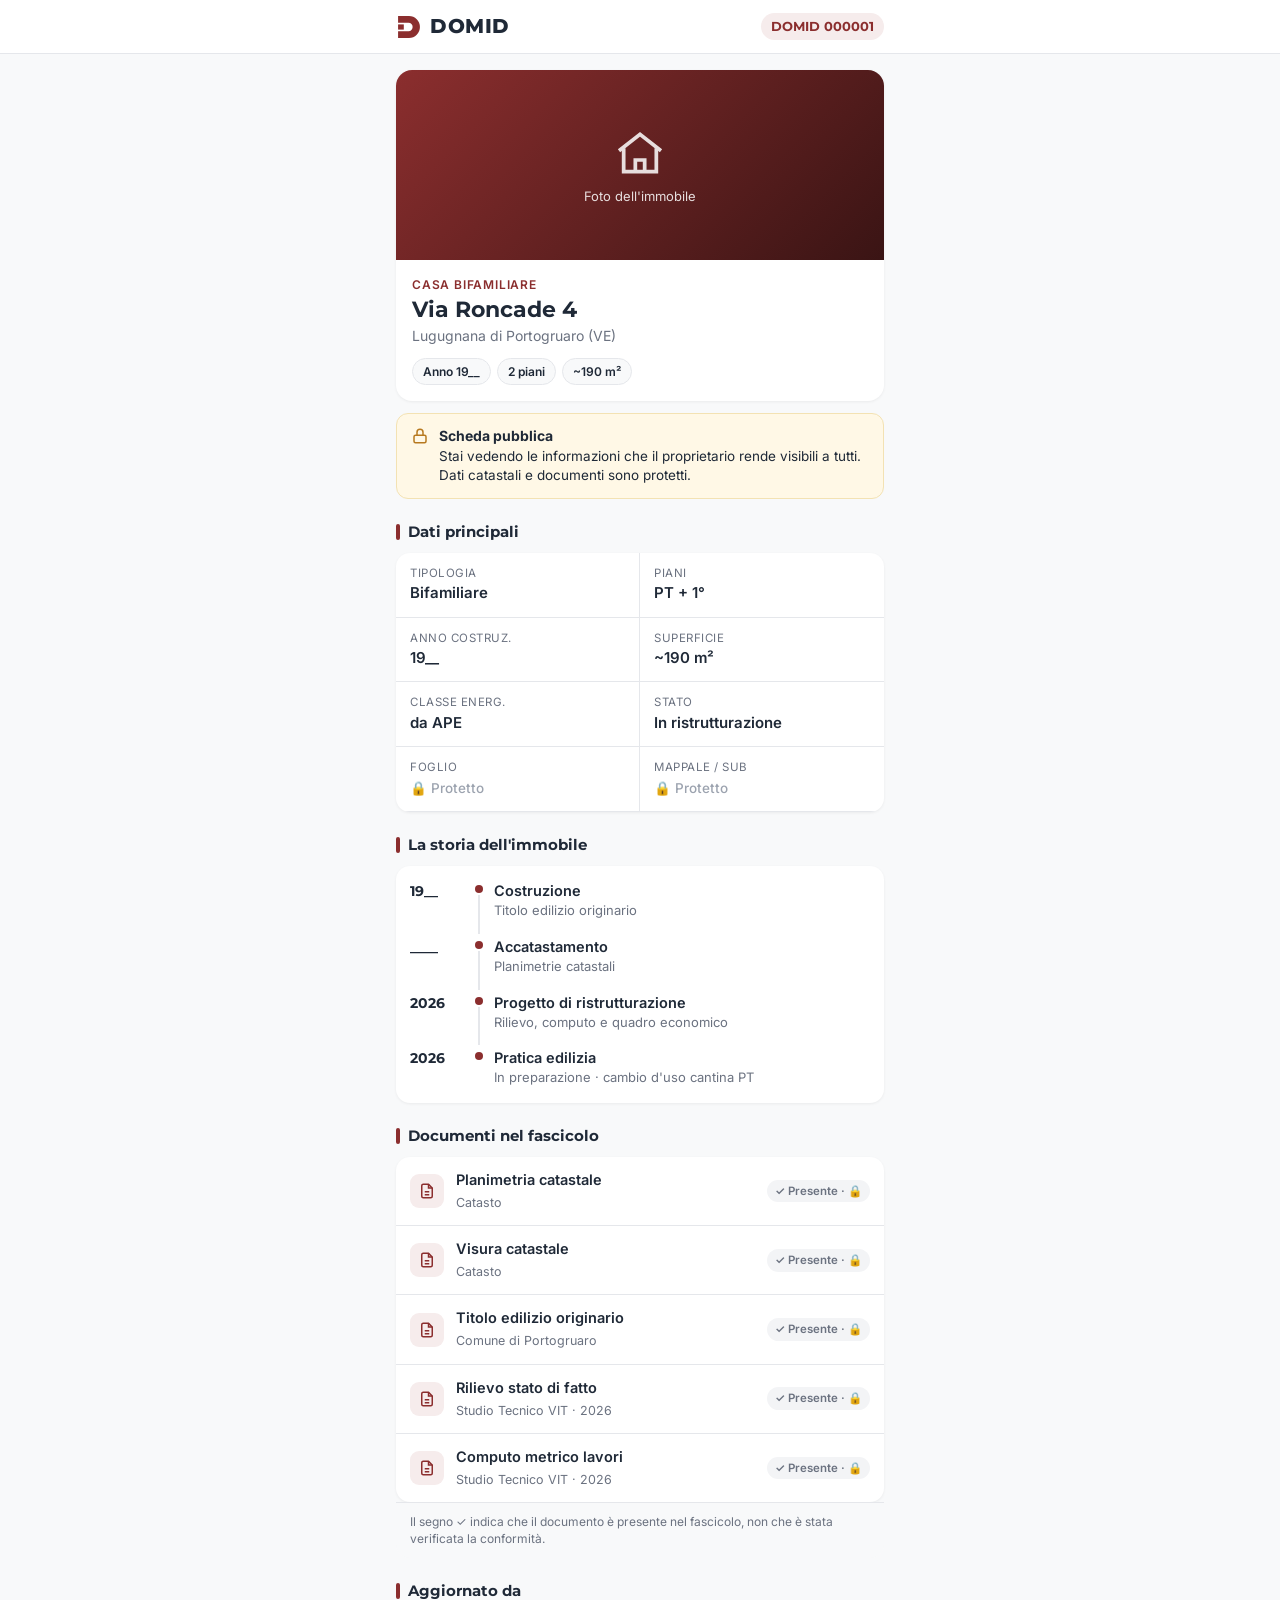
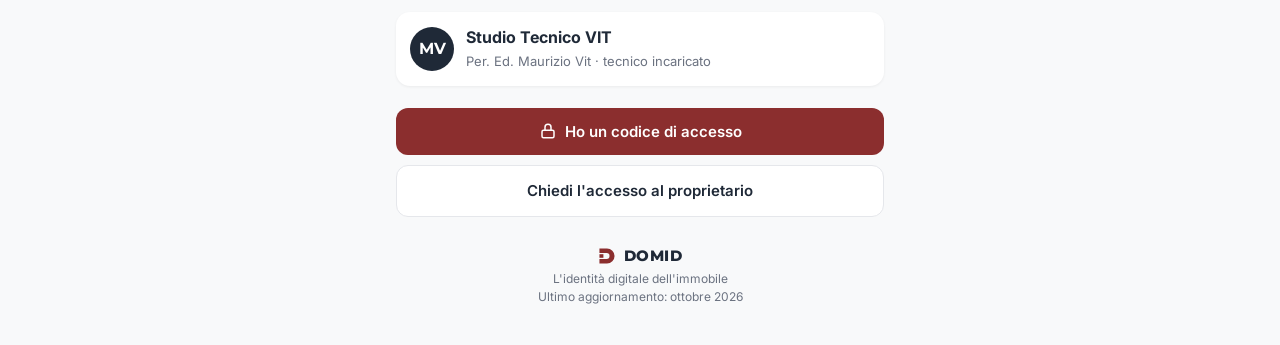
==== 000001/index.html @ 71cceb7c "DOMID: pagina principale e scheda 000001 (prototipo) Co-Authored-By: Claude Opus 5.5 <noreply@anthro" ====
<!doctype html>
<html lang="it">
<head>
<meta charset="utf-8">
<meta name="viewport" content="width=device-width, initial-scale=1, viewport-fit=cover">
<meta name="robots" content="noindex, nofollow">
<meta name="theme-color" content="#8B2E2E">
<title>DOMID 000001</title>
<link rel="icon" href="../favicon.svg" type="image/svg+xml">
<link rel="preconnect" href="https://fonts.googleapis.com">
<link href="https://fonts.googleapis.com/css2?family=Montserrat:wght@600;700;800&family=Inter:wght@400;500;600&display=swap" rel="stylesheet">
<style>
  :root{
    --bordo:#8B2E2E; --bordo-scuro:#6E2222; --bordo-chiaro:#F6ECEC;
    --antracite:#1F2937; --grigio:#6B7280; --linea:#E5E7EB;
    --sfondo:#F8F9FA; --card:#FFFFFF; --ok:#2F7D4F; --ok-chiaro:#E8F3EC;
    --lucchetto:#9CA3AF;
  }
  *{box-sizing:border-box;margin:0;padding:0}
  body{font-family:Inter,system-ui,sans-serif;background:var(--sfondo);color:var(--antracite);line-height:1.45;-webkit-font-smoothing:antialiased}
  .wrap{max-width:520px;margin:0 auto;padding:0 16px 40px}
  h1,h2,.brand{font-family:Montserrat,system-ui,sans-serif}

  header{background:var(--card);border-bottom:1px solid var(--linea);position:sticky;top:0;z-index:5}
  header .wrap{display:flex;align-items:center;justify-content:space-between;padding:12px 16px}
  .brand{display:flex;align-items:center;gap:8px;font-weight:800;font-size:20px;letter-spacing:.5px;color:var(--antracite);text-decoration:none}
  .brand svg{width:26px;height:26px}
  .code{font-family:Montserrat;font-weight:700;font-size:13px;color:var(--bordo);background:var(--bordo-chiaro);padding:4px 10px;border-radius:999px}

  .hero{margin-top:16px;border-radius:16px;overflow:hidden;background:var(--card);box-shadow:0 1px 3px rgba(0,0,0,.06)}
  .foto{height:190px;background:linear-gradient(135deg,#8B2E2E 0%,#3a1414 100%);display:flex;align-items:center;justify-content:center;color:#fff;position:relative}
  .foto img{width:100%;height:100%;object-fit:cover;display:block}
  .foto .ph{opacity:.85;font-size:13px;text-align:center}
  .foto .ph svg{width:56px;height:56px;display:block;margin:0 auto 6px}
  .hero-body{padding:16px}
  .tipo{font-size:12px;font-weight:600;letter-spacing:.8px;text-transform:uppercase;color:var(--bordo)}
  .hero h1{font-size:22px;line-height:1.2;margin:4px 0 2px}
  .luogo{color:var(--grigio);font-size:14px}
  .chips{display:flex;flex-wrap:wrap;gap:6px;margin-top:12px}
  .chip{font-size:12px;font-weight:600;background:var(--sfondo);border:1px solid var(--linea);padding:4px 10px;border-radius:999px}

  .accesso{margin-top:12px;border-radius:12px;padding:12px 14px;display:flex;gap:10px;align-items:flex-start;font-size:13.5px}
  .accesso.pub{background:#FFF8E6;border:1px solid #F3E2B3}
  .accesso.aut{background:var(--ok-chiaro);border:1px solid #BFDCCB}
  .accesso svg{flex:0 0 18px;margin-top:1px}
  .accesso b{display:block;font-size:14px}

  section{margin-top:22px}
  h2{font-size:15px;font-weight:700;margin-bottom:10px;display:flex;align-items:center;gap:8px}
  h2::before{content:"";width:4px;height:16px;background:var(--bordo);border-radius:2px}
  .card{background:var(--card);border-radius:14px;box-shadow:0 1px 3px rgba(0,0,0,.06);overflow:hidden}

  .dati{display:grid;grid-template-columns:1fr 1fr}
  .dato{padding:12px 14px;border-bottom:1px solid var(--linea)}
  .dato:nth-child(odd){border-right:1px solid var(--linea)}
  .dato span{display:block;font-size:11.5px;color:var(--grigio);text-transform:uppercase;letter-spacing:.5px}
  .dato strong{font-size:15px;font-weight:600}
  .dato.lock strong{color:var(--lucchetto);font-weight:500;font-size:13.5px}

  .timeline{padding:6px 14px 8px}
  .ev{display:grid;grid-template-columns:52px 16px 1fr;gap:8px;padding:8px 0;position:relative}
  .ev .anno{font-family:Montserrat;font-weight:700;font-size:14px;padding-top:1px}
  .ev .punto{position:relative}
  .ev .punto::before{content:"";position:absolute;left:5px;top:5px;width:8px;height:8px;border-radius:50%;background:var(--bordo)}
  .ev .punto::after{content:"";position:absolute;left:8px;top:15px;bottom:-14px;width:2px;background:var(--linea)}
  .ev:last-child .punto::after{display:none}
  .ev .tit{font-weight:600;font-size:14.5px}
  .ev .sub{font-size:13px;color:var(--grigio)}

  .doc{display:flex;align-items:center;gap:12px;padding:12px 14px;border-bottom:1px solid var(--linea);text-decoration:none;color:inherit}
  .doc:last-child{border-bottom:0}
  .doc .ic{width:34px;height:34px;border-radius:9px;background:var(--bordo-chiaro);color:var(--bordo);display:flex;align-items:center;justify-content:center;flex:0 0 34px}
  .doc .ic svg{width:18px;height:18px}
  .doc .t{flex:1;min-width:0}
  .doc .t b{display:block;font-size:14.5px;font-weight:600}
  .doc .t small{font-size:12.5px;color:var(--grigio)}
  .stato{font-size:11.5px;font-weight:600;padding:3px 8px;border-radius:999px;white-space:nowrap}
  .stato.prot{background:#F3F4F6;color:var(--grigio)}
  .stato.vis{background:var(--ok-chiaro);color:var(--ok)}
  .nota{font-size:12px;color:var(--grigio);padding:10px 14px;background:var(--sfondo);border-top:1px solid var(--linea)}

  .prof{padding:14px;display:flex;gap:12px;align-items:center}
  .avatar{width:44px;height:44px;border-radius:50%;background:var(--antracite);color:#fff;display:flex;align-items:center;justify-content:center;font-family:Montserrat;font-weight:700;flex:0 0 44px}
  .prof b{display:block}
  .prof small{color:var(--grigio);font-size:13px}

  .azioni{display:grid;gap:10px;margin-top:22px}
  .btn{display:flex;align-items:center;justify-content:center;gap:8px;padding:14px;border-radius:12px;font-weight:600;font-size:15px;text-decoration:none;border:0;cursor:pointer;font-family:inherit}
  .btn.prim{background:var(--bordo);color:#fff}
  .btn.sec{background:var(--card);color:var(--antracite);border:1px solid var(--linea)}

  dialog{border:0;border-radius:16px;padding:20px;width:min(92vw,380px);margin:auto}
  dialog::backdrop{background:rgba(17,24,39,.55)}
  dialog h3{font-family:Montserrat;font-size:17px;margin-bottom:6px}
  dialog p{font-size:14px;color:var(--grigio);margin-bottom:14px}
  dialog input{width:100%;font-size:22px;letter-spacing:8px;text-align:center;padding:12px;border:1px solid var(--linea);border-radius:10px;font-family:Montserrat;font-weight:700}
  dialog .err{color:var(--bordo);font-size:13px;min-height:18px;margin-top:6px}
  dialog .row{display:flex;gap:8px;margin-top:10px}
  dialog .row .btn{flex:1;padding:12px}

  footer{text-align:center;font-size:12px;color:var(--grigio);margin-top:28px}
  footer .brand{justify-content:center;font-size:15px;margin-bottom:4px}
  footer .brand svg{width:18px;height:18px}
  .hidden{display:none!important}
</style>
</head>
<body>

<header>
  <div class="wrap">
    <a class="brand" href="../"><svg viewBox="0 0 100 100" aria-hidden="true"><path fill="#8B2E2E" d="M8 8h42a42 42 0 0 1 0 84H8V66h40a16 16 0 0 0 0-32H8z"/><rect fill="#8B2E2E" x="8" y="40" width="22" height="20"/></svg>DOMID</a>
    <span class="code" id="codice"></span>
  </div>
</header>

<main class="wrap">

  <div class="hero">
    <div class="foto" id="foto"></div>
    <div class="hero-body">
      <div class="tipo" id="tipologia"></div>
      <h1 id="indirizzo"></h1>
      <div class="luogo" id="comune"></div>
      <div class="chips" id="chips"></div>
    </div>
  </div>

  <div class="accesso pub" id="boxPub">
    <svg viewBox="0 0 24 24" fill="none" stroke="#B7791F" stroke-width="2"><rect x="4" y="11" width="16" height="10" rx="2"/><path d="M8 11V7a4 4 0 0 1 8 0v4"/></svg>
    <div><b>Scheda pubblica</b>Stai vedendo le informazioni che il proprietario rende visibili a tutti. Dati catastali e documenti sono protetti.</div>
  </div>
  <div class="accesso aut hidden" id="boxAut">
    <svg viewBox="0 0 24 24" fill="none" stroke="#2F7D4F" stroke-width="2"><path d="M20 6 9 17l-5-5"/></svg>
    <div><b>Accesso autorizzato · <span id="ruolo"></span></b>Il proprietario ti ha concesso la consultazione di questa scheda.</div>
  </div>

  <section>
    <h2>Dati principali</h2>
    <div class="card dati" id="dati"></div>
  </section>

  <section>
    <h2>La storia dell'immobile</h2>
    <div class="card timeline" id="storia"></div>
  </section>

  <section>
    <h2>Documenti nel fascicolo</h2>
    <div class="card" id="documenti"></div>
    <div class="card" style="margin-top:0;border-radius:0 0 14px 14px;box-shadow:none">
      <div class="nota">Il segno ✓ indica che il documento è presente nel fascicolo, non che è stata verificata la conformità.</div>
    </div>
  </section>

  <section>
    <h2>Aggiornato da</h2>
    <div class="card prof" id="prof"></div>
  </section>

  <div class="azioni">
    <button class="btn prim" id="btnAccesso">
      <svg width="18" height="18" viewBox="0 0 24 24" fill="none" stroke="currentColor" stroke-width="2"><rect x="4" y="11" width="16" height="10" rx="2"/><path d="M8 11V7a4 4 0 0 1 8 0v4"/></svg>
      Ho un codice di accesso
    </button>
    <a class="btn sec" id="btnRichiedi">Chiedi l'accesso al proprietario</a>
    <button class="btn sec hidden" id="btnEsci">Torna alla scheda pubblica</button>
  </div>

  <footer>
    <div class="brand"><svg viewBox="0 0 100 100" aria-hidden="true"><path fill="#8B2E2E" d="M8 8h42a42 42 0 0 1 0 84H8V66h40a16 16 0 0 0 0-32H8z"/><rect fill="#8B2E2E" x="8" y="40" width="22" height="20"/></svg>DOMID</div>
    L'identità digitale dell'immobile<br>
    <span id="aggiornato"></span>
  </footer>
</main>

<dialog id="dlg">
  <h3>Codice di accesso</h3>
  <p>Inserisci il codice che ti ha fornito il proprietario.</p>
  <input id="pin" inputmode="numeric" maxlength="4" autocomplete="off" placeholder="····">
  <div class="err" id="err"></div>
  <div class="row">
    <button class="btn sec" id="annulla">Annulla</button>
    <button class="btn prim" id="conferma">Apri</button>
  </div>
</dialog>

<script>
/* ============================================================
   DATI DELL'IMMOBILE — modificare solo questo blocco
   visibile: "pubblico" = sempre visibile, "autorizzato" = solo con codice
   ============================================================ */
const IMMOBILE = {
  codice: "000001",
  tipologia: "Casa bifamiliare",
  indirizzo: "Via Roncade 4",
  comune: "Lugugnana di Portogruaro (VE)",
  foto: "",                       // es. "casa.jpg" (stessa cartella); vuoto = segnaposto
  chips: ["Anno 19__", "2 piani", "~190 m²"],
  codiceDemo: "2026",             // codice accesso dimostrativo
  ruoloDemo: "Agente immobiliare",
  contatto: "mailto:info@domid.it?subject=Richiesta%20accesso%20DOMID%20000001",
  aggiornato: "Ultimo aggiornamento: ottobre 2026",

  dati: [
    { l: "Tipologia",       v: "Bifamiliare",           vis: "pubblico" },
    { l: "Piani",           v: "PT + 1°",               vis: "pubblico" },
    { l: "Anno costruz.",   v: "19__",                  vis: "pubblico" },
    { l: "Superficie",      v: "~190 m²",               vis: "pubblico" },
    { l: "Classe energ.",   v: "da APE",                vis: "pubblico" },
    { l: "Stato",           v: "In ristrutturazione",   vis: "pubblico" },
    { l: "Foglio",          v: "__",                    vis: "autorizzato" },
    { l: "Mappale / Sub",   v: "__ / __",               vis: "autorizzato" },
  ],

  storia: [
    { anno: "19__", tit: "Costruzione",                 sub: "Titolo edilizio originario" },
    { anno: "____", tit: "Accatastamento",              sub: "Planimetrie catastali" },
    { anno: "2026", tit: "Progetto di ristrutturazione", sub: "Rilievo, computo e quadro economico" },
    { anno: "2026", tit: "Pratica edilizia",            sub: "In preparazione · cambio d'uso cantina PT" },
  ],

  documenti: [
    { t: "Planimetria catastale",     s: "Catasto",              vis: "autorizzato", file: "" },
    { t: "Visura catastale",          s: "Catasto",              vis: "autorizzato", file: "" },
    { t: "Titolo edilizio originario", s: "Comune di Portogruaro", vis: "autorizzato", file: "" },
    { t: "Rilievo stato di fatto",    s: "Studio Tecnico VIT · 2026", vis: "autorizzato", file: "" },
    { t: "Computo metrico lavori",    s: "Studio Tecnico VIT · 2026", vis: "autorizzato", file: "" },
  ],

  professionista: { sigla: "MV", nome: "Studio Tecnico VIT", ruolo: "Per. Ed. Maurizio Vit · tecnico incaricato" },
};
</script>

<script>
(function(){
  const D = IMMOBILE;
  const $ = id => document.getElementById(id);
  const icDoc = '<svg viewBox="0 0 24 24" fill="none" stroke="currentColor" stroke-width="2"><path d="M14 3H7a2 2 0 0 0-2 2v14a2 2 0 0 0 2 2h10a2 2 0 0 0 2-2V8z"/><path d="M14 3v5h5M9 13h6M9 17h6"/></svg>';
  const icCasa = '<svg viewBox="0 0 24 24" fill="none" stroke="currentColor" stroke-width="1.6"><path d="M3 11 12 4l9 7"/><path d="M5 10v10h14V10"/><path d="M10 20v-5h4v5"/></svg>';
  const lucchetto = '🔒 Protetto';

  function render(aut){
    $("codice").textContent = "DOMID " + D.codice;
    $("tipologia").textContent = D.tipologia;
    $("indirizzo").textContent = D.indirizzo;
    $("comune").textContent = D.comune;
    $("foto").innerHTML = D.foto ? `<img src="${D.foto}" alt="Foto dell'immobile">` : `<div class="ph">${icCasa}Foto dell'immobile</div>`;
    $("chips").innerHTML = D.chips.map(c => `<span class="chip">${c}</span>`).join("");
    $("aggiornato").textContent = D.aggiornato;

    $("dati").innerHTML = D.dati.map(d => {
      const vede = d.vis === "pubblico" || aut;
      return `<div class="dato ${vede ? "" : "lock"}"><span>${d.l}</span><strong>${vede ? d.v : lucchetto}</strong></div>`;
    }).join("");

    $("storia").innerHTML = D.storia.map(e =>
      `<div class="ev"><div class="anno">${e.anno}</div><div class="punto"></div><div><div class="tit">${e.tit}</div><div class="sub">${e.sub}</div></div></div>`
    ).join("");

    $("documenti").innerHTML = D.documenti.map(d => {
      const vede = d.vis === "pubblico" || aut;
      const stato = vede ? `<span class="stato vis">${d.file ? "Apri" : "✓ Consultabile"}</span>` : `<span class="stato prot">✓ Presente · 🔒</span>`;
      const tag = vede && d.file ? "a" : "div";
      const href = vede && d.file ? ` href="${d.file}" target="_blank" rel="noopener"` : "";
      return `<${tag} class="doc"${href}><div class="ic">${icDoc}</div><div class="t"><b>${d.t}</b><small>${d.s}</small></div>${stato}</${tag}>`;
    }).join("");

    const p = D.professionista;
    $("prof").innerHTML = `<div class="avatar">${p.sigla}</div><div><b>${p.nome}</b><small>${p.ruolo}</small></div>`;

    $("boxPub").classList.toggle("hidden", aut);
    $("boxAut").classList.toggle("hidden", !aut);
    $("ruolo").textContent = D.ruoloDemo;
    $("btnAccesso").classList.toggle("hidden", aut);
    $("btnRichiedi").classList.toggle("hidden", aut);
    $("btnEsci").classList.toggle("hidden", !aut);
    $("btnRichiedi").href = D.contatto;
  }

  const dlg = $("dlg"), pin = $("pin"), err = $("err");
  $("btnAccesso").onclick = () => { pin.value = ""; err.textContent = ""; dlg.showModal(); pin.focus(); };
  $("annulla").onclick = () => dlg.close();
  const prova = () => {
    if (pin.value === D.codiceDemo) { dlg.close(); render(true); window.scrollTo({top:0,behavior:"smooth"}); }
    else { err.textContent = "Codice non valido"; pin.select(); }
  };
  $("conferma").onclick = prova;
  pin.addEventListener("keydown", e => { if (e.key === "Enter") prova(); });
  $("btnEsci").onclick = () => { render(false); window.scrollTo({top:0,behavior:"smooth"}); };

  render(false);
})();
</script>
</body>
</html>
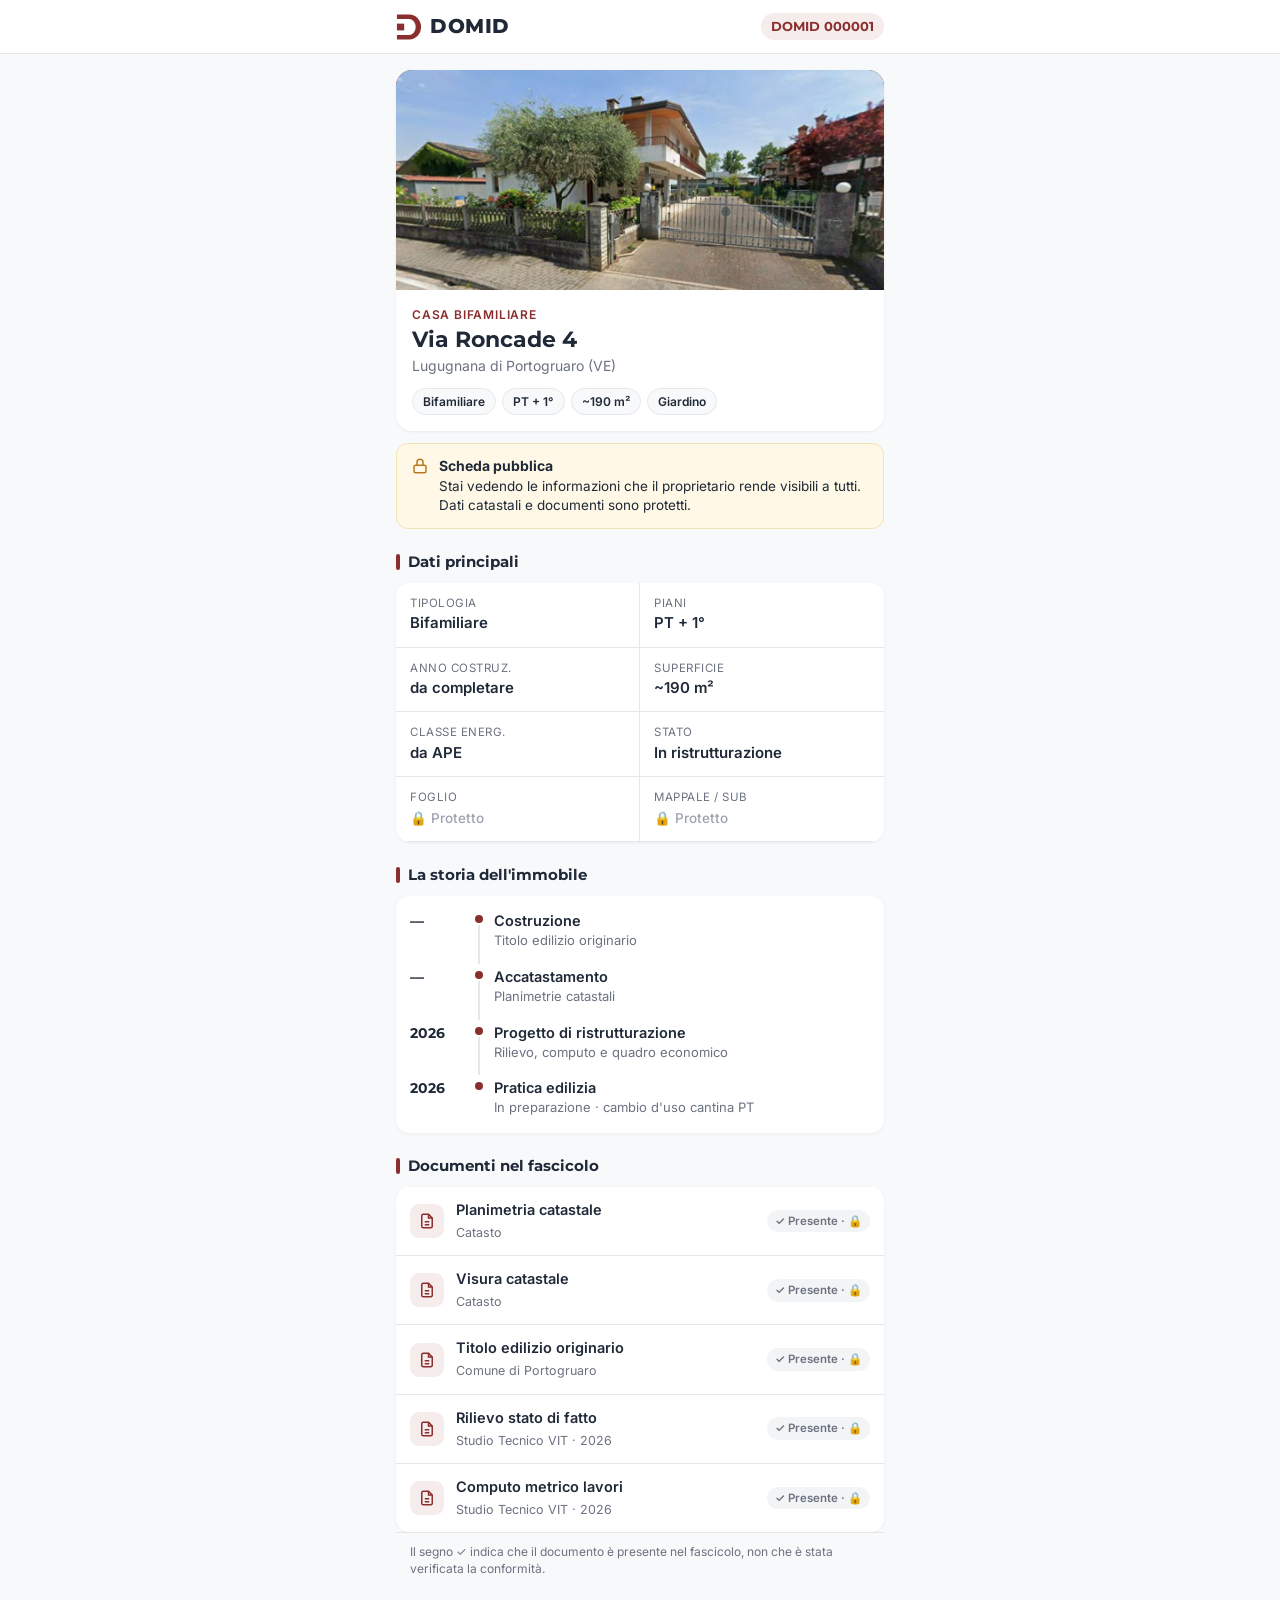
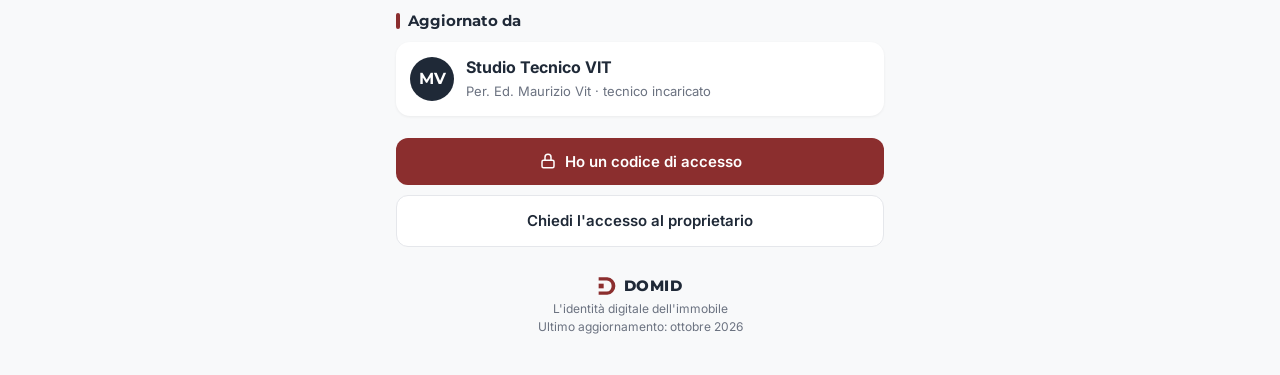
==== commit b62ab7c3: "DOMID: logo fedele al definitivo, foto e dati scheda 000001 Co-Authored-By: Claude Opus 5.5 <noreply" ====
--- a/000001/index.html
+++ b/000001/index.html
@@ -28,8 +28,8 @@
   .code{font-family:Montserrat;font-weight:700;font-size:13px;color:var(--bordo);background:var(--bordo-chiaro);padding:4px 10px;border-radius:999px}
 
   .hero{margin-top:16px;border-radius:16px;overflow:hidden;background:var(--card);box-shadow:0 1px 3px rgba(0,0,0,.06)}
-  .foto{height:190px;background:linear-gradient(135deg,#8B2E2E 0%,#3a1414 100%);display:flex;align-items:center;justify-content:center;color:#fff;position:relative}
-  .foto img{width:100%;height:100%;object-fit:cover;display:block}
+  .foto{height:220px;background:linear-gradient(135deg,#8B2E2E 0%,#3a1414 100%);display:flex;align-items:center;justify-content:center;color:#fff;position:relative}
+  .foto img{width:100%;height:100%;object-fit:cover;object-position:45% 45%;display:block}
   .foto .ph{opacity:.85;font-size:13px;text-align:center}
   .foto .ph svg{width:56px;height:56px;display:block;margin:0 auto 6px}
   .hero-body{padding:16px}
@@ -108,7 +108,7 @@
 
 <header>
   <div class="wrap">
-    <a class="brand" href="../"><svg viewBox="0 0 100 100" aria-hidden="true"><path fill="#8B2E2E" d="M8 8h42a42 42 0 0 1 0 84H8V66h40a16 16 0 0 0 0-32H8z"/><rect fill="#8B2E2E" x="8" y="40" width="22" height="20"/></svg>DOMID</a>
+    <a class="brand" href="../"><svg viewBox="-2 -2 100.5 104" aria-hidden="true"><path fill="#8B2E2E" d="M0 0H50A46.5 50 0 0 1 50 100H0V82H48A27 32 0 0 0 48 18H0Z"/><rect fill="#8B2E2E" x="0" y="36.5" width="29" height="27"/></svg>DOMID</a>
     <span class="code" id="codice"></span>
   </div>
 </header>
@@ -167,7 +167,7 @@
   </div>
 
   <footer>
-    <div class="brand"><svg viewBox="0 0 100 100" aria-hidden="true"><path fill="#8B2E2E" d="M8 8h42a42 42 0 0 1 0 84H8V66h40a16 16 0 0 0 0-32H8z"/><rect fill="#8B2E2E" x="8" y="40" width="22" height="20"/></svg>DOMID</div>
+    <div class="brand"><svg viewBox="-2 -2 100.5 104" aria-hidden="true"><path fill="#8B2E2E" d="M0 0H50A46.5 50 0 0 1 50 100H0V82H48A27 32 0 0 0 48 18H0Z"/><rect fill="#8B2E2E" x="0" y="36.5" width="29" height="27"/></svg>DOMID</div>
     L'identità digitale dell'immobile<br>
     <span id="aggiornato"></span>
   </footer>
@@ -194,8 +194,8 @@
   tipologia: "Casa bifamiliare",
   indirizzo: "Via Roncade 4",
   comune: "Lugugnana di Portogruaro (VE)",
-  foto: "",                       // es. "casa.jpg" (stessa cartella); vuoto = segnaposto
-  chips: ["Anno 19__", "2 piani", "~190 m²"],
+  foto: "casa.jpg",               // stessa cartella; vuoto = segnaposto
+  chips: ["Bifamiliare", "PT + 1°", "~190 m²", "Giardino"],
   codiceDemo: "2026",             // codice accesso dimostrativo
   ruoloDemo: "Agente immobiliare",
   contatto: "mailto:info@domid.it?subject=Richiesta%20accesso%20DOMID%20000001",
@@ -204,17 +204,17 @@
   dati: [
     { l: "Tipologia",       v: "Bifamiliare",           vis: "pubblico" },
     { l: "Piani",           v: "PT + 1°",               vis: "pubblico" },
-    { l: "Anno costruz.",   v: "19__",                  vis: "pubblico" },
+    { l: "Anno costruz.",   v: "da completare",         vis: "pubblico" },
     { l: "Superficie",      v: "~190 m²",               vis: "pubblico" },
     { l: "Classe energ.",   v: "da APE",                vis: "pubblico" },
     { l: "Stato",           v: "In ristrutturazione",   vis: "pubblico" },
-    { l: "Foglio",          v: "__",                    vis: "autorizzato" },
-    { l: "Mappale / Sub",   v: "__ / __",               vis: "autorizzato" },
+    { l: "Foglio",          v: "da visura",             vis: "autorizzato" },
+    { l: "Mappale / Sub",   v: "da visura",             vis: "autorizzato" },
   ],
 
   storia: [
-    { anno: "19__", tit: "Costruzione",                 sub: "Titolo edilizio originario" },
-    { anno: "____", tit: "Accatastamento",              sub: "Planimetrie catastali" },
+    { anno: "—",    tit: "Costruzione",                 sub: "Titolo edilizio originario" },
+    { anno: "—",    tit: "Accatastamento",              sub: "Planimetrie catastali" },
     { anno: "2026", tit: "Progetto di ristrutturazione", sub: "Rilievo, computo e quadro economico" },
     { anno: "2026", tit: "Pratica edilizia",            sub: "In preparazione · cambio d'uso cantina PT" },
   ],
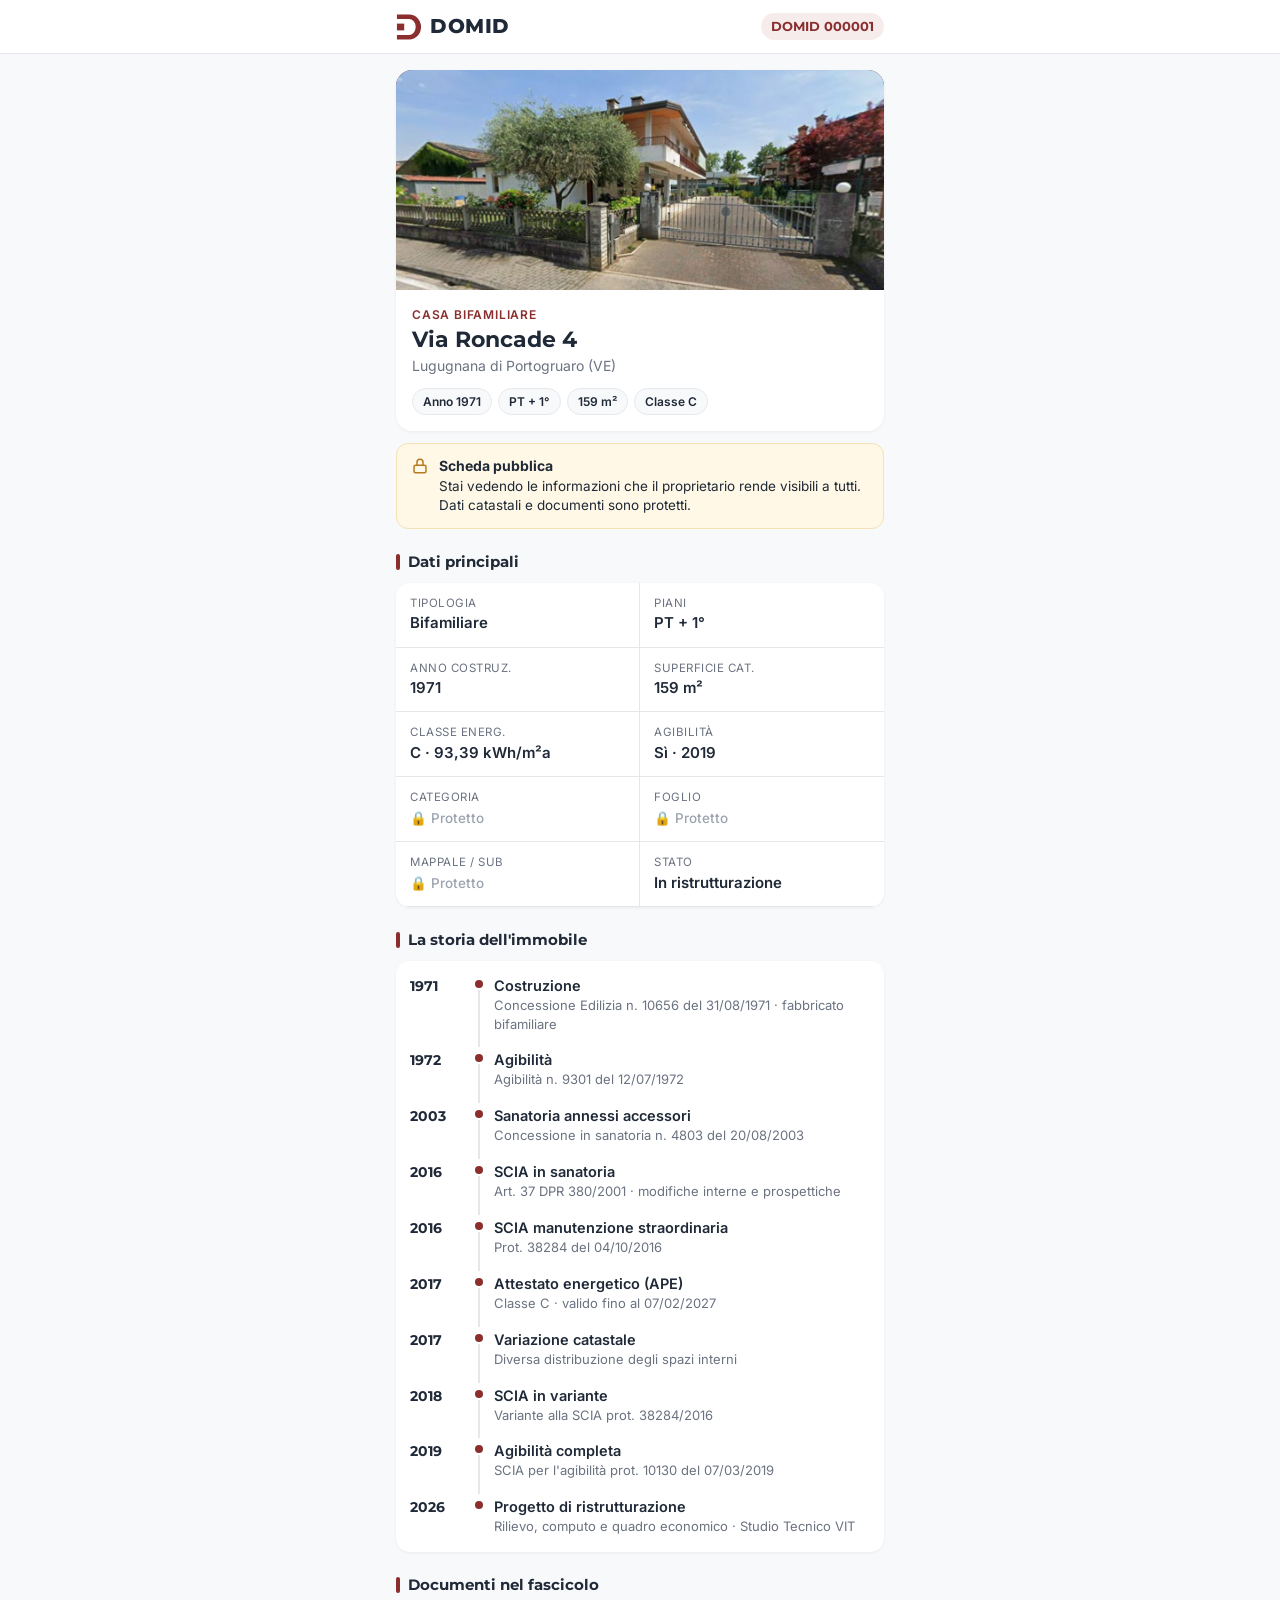
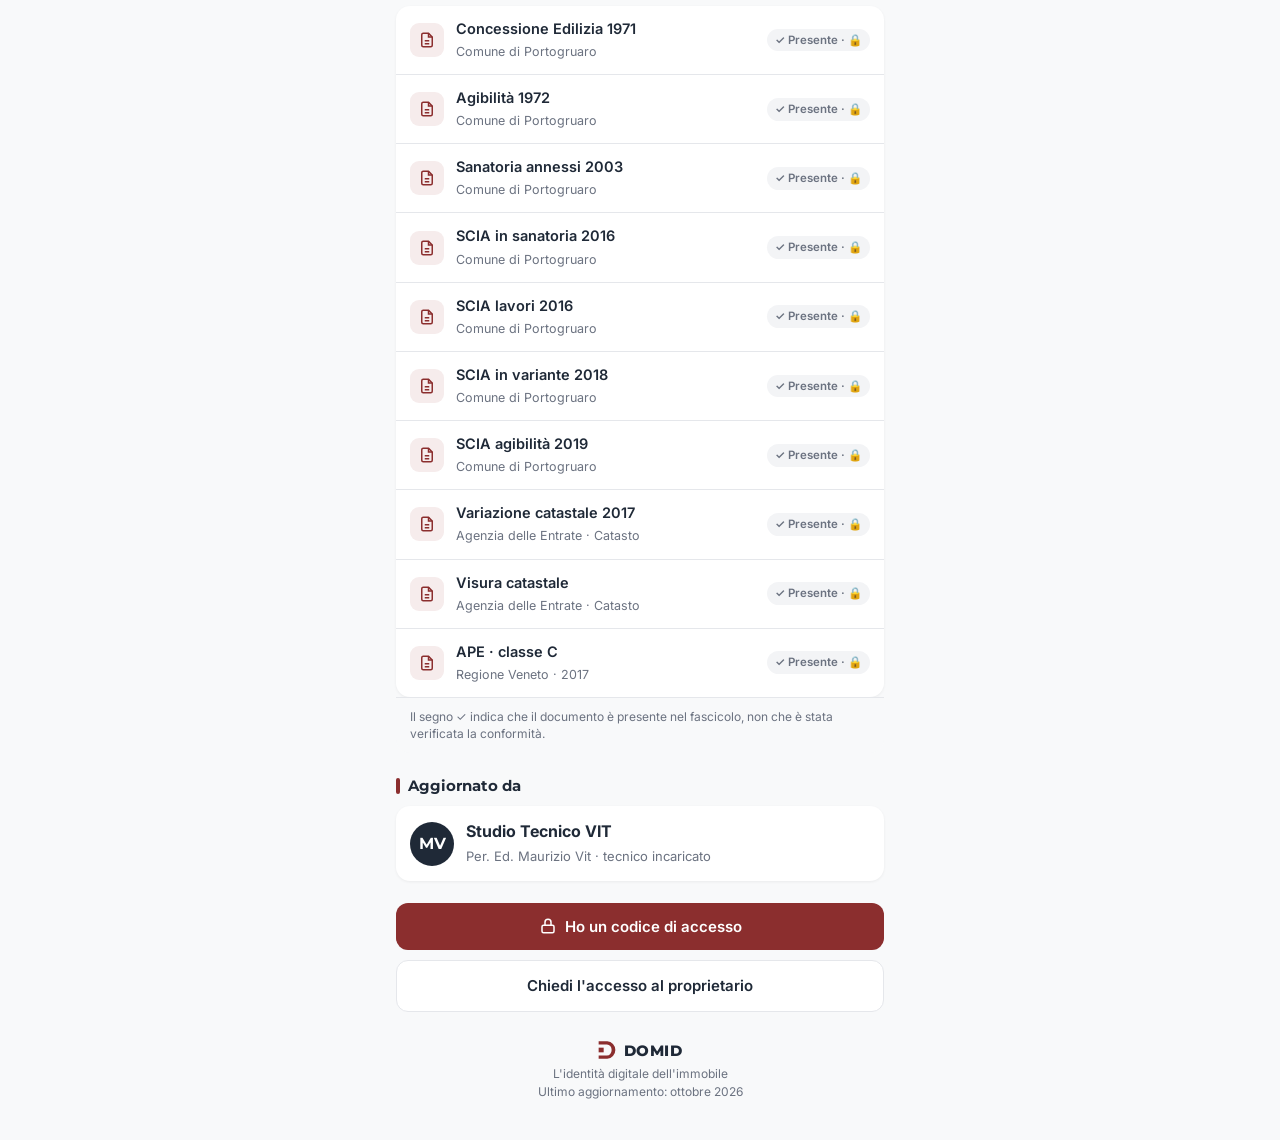
==== commit d2f2cad8: "DOMID 000001: dati reali da titoli edilizi, visura e APE Co-Authored-By: Claude Opus 5.5 <noreply@an" ====
--- a/000001/index.html
+++ b/000001/index.html
@@ -195,7 +195,7 @@
   indirizzo: "Via Roncade 4",
   comune: "Lugugnana di Portogruaro (VE)",
   foto: "casa.jpg",               // stessa cartella; vuoto = segnaposto
-  chips: ["Bifamiliare", "PT + 1°", "~190 m²", "Giardino"],
+  chips: ["Anno 1971", "PT + 1°", "159 m²", "Classe C"],
   codiceDemo: "2026",             // codice accesso dimostrativo
   ruoloDemo: "Agente immobiliare",
   contatto: "mailto:info@domid.it?subject=Richiesta%20accesso%20DOMID%20000001",
@@ -204,27 +204,40 @@
   dati: [
     { l: "Tipologia",       v: "Bifamiliare",           vis: "pubblico" },
     { l: "Piani",           v: "PT + 1°",               vis: "pubblico" },
-    { l: "Anno costruz.",   v: "da completare",         vis: "pubblico" },
-    { l: "Superficie",      v: "~190 m²",               vis: "pubblico" },
-    { l: "Classe energ.",   v: "da APE",                vis: "pubblico" },
+    { l: "Anno costruz.",   v: "1971",                  vis: "pubblico" },
+    { l: "Superficie cat.", v: "159 m²",                vis: "pubblico" },
+    { l: "Classe energ.",   v: "C · 93,39 kWh/m²a",     vis: "pubblico" },
+    { l: "Agibilità",       v: "Sì · 2019",             vis: "pubblico" },
+    { l: "Categoria",       v: "A/3 · 8 vani",          vis: "autorizzato" },
+    { l: "Foglio",          v: "71",                    vis: "autorizzato" },
+    { l: "Mappale / Sub",   v: "24 / 2",                vis: "autorizzato" },
     { l: "Stato",           v: "In ristrutturazione",   vis: "pubblico" },
-    { l: "Foglio",          v: "da visura",             vis: "autorizzato" },
-    { l: "Mappale / Sub",   v: "da visura",             vis: "autorizzato" },
   ],
 
   storia: [
-    { anno: "—",    tit: "Costruzione",                 sub: "Titolo edilizio originario" },
-    { anno: "—",    tit: "Accatastamento",              sub: "Planimetrie catastali" },
-    { anno: "2026", tit: "Progetto di ristrutturazione", sub: "Rilievo, computo e quadro economico" },
-    { anno: "2026", tit: "Pratica edilizia",            sub: "In preparazione · cambio d'uso cantina PT" },
+    { anno: "1971", tit: "Costruzione",                  sub: "Concessione Edilizia n. 10656 del 31/08/1971 · fabbricato bifamiliare" },
+    { anno: "1972", tit: "Agibilità",                    sub: "Agibilità n. 9301 del 12/07/1972" },
+    { anno: "2003", tit: "Sanatoria annessi accessori",  sub: "Concessione in sanatoria n. 4803 del 20/08/2003" },
+    { anno: "2016", tit: "SCIA in sanatoria",            sub: "Art. 37 DPR 380/2001 · modifiche interne e prospettiche" },
+    { anno: "2016", tit: "SCIA manutenzione straordinaria", sub: "Prot. 38284 del 04/10/2016" },
+    { anno: "2017", tit: "Attestato energetico (APE)",   sub: "Classe C · valido fino al 07/02/2027" },
+    { anno: "2017", tit: "Variazione catastale",         sub: "Diversa distribuzione degli spazi interni" },
+    { anno: "2018", tit: "SCIA in variante",             sub: "Variante alla SCIA prot. 38284/2016" },
+    { anno: "2019", tit: "Agibilità completa",           sub: "SCIA per l'agibilità prot. 10130 del 07/03/2019" },
+    { anno: "2026", tit: "Progetto di ristrutturazione", sub: "Rilievo, computo e quadro economico · Studio Tecnico VIT" },
   ],
 
   documenti: [
-    { t: "Planimetria catastale",     s: "Catasto",              vis: "autorizzato", file: "" },
-    { t: "Visura catastale",          s: "Catasto",              vis: "autorizzato", file: "" },
-    { t: "Titolo edilizio originario", s: "Comune di Portogruaro", vis: "autorizzato", file: "" },
-    { t: "Rilievo stato di fatto",    s: "Studio Tecnico VIT · 2026", vis: "autorizzato", file: "" },
-    { t: "Computo metrico lavori",    s: "Studio Tecnico VIT · 2026", vis: "autorizzato", file: "" },
+    { t: "Concessione Edilizia 1971",   s: "Comune di Portogruaro",     vis: "autorizzato", file: "" },
+    { t: "Agibilità 1972",              s: "Comune di Portogruaro",     vis: "autorizzato", file: "" },
+    { t: "Sanatoria annessi 2003",      s: "Comune di Portogruaro",     vis: "autorizzato", file: "" },
+    { t: "SCIA in sanatoria 2016",      s: "Comune di Portogruaro",     vis: "autorizzato", file: "" },
+    { t: "SCIA lavori 2016",            s: "Comune di Portogruaro",     vis: "autorizzato", file: "" },
+    { t: "SCIA in variante 2018",       s: "Comune di Portogruaro",     vis: "autorizzato", file: "" },
+    { t: "SCIA agibilità 2019",         s: "Comune di Portogruaro",     vis: "autorizzato", file: "" },
+    { t: "Variazione catastale 2017",   s: "Agenzia delle Entrate · Catasto", vis: "autorizzato", file: "" },
+    { t: "Visura catastale",            s: "Agenzia delle Entrate · Catasto", vis: "autorizzato", file: "" },
+    { t: "APE · classe C",              s: "Regione Veneto · 2017",     vis: "autorizzato", file: "" },
   ],
 
   professionista: { sigla: "MV", nome: "Studio Tecnico VIT", ruolo: "Per. Ed. Maurizio Vit · tecnico incaricato" },
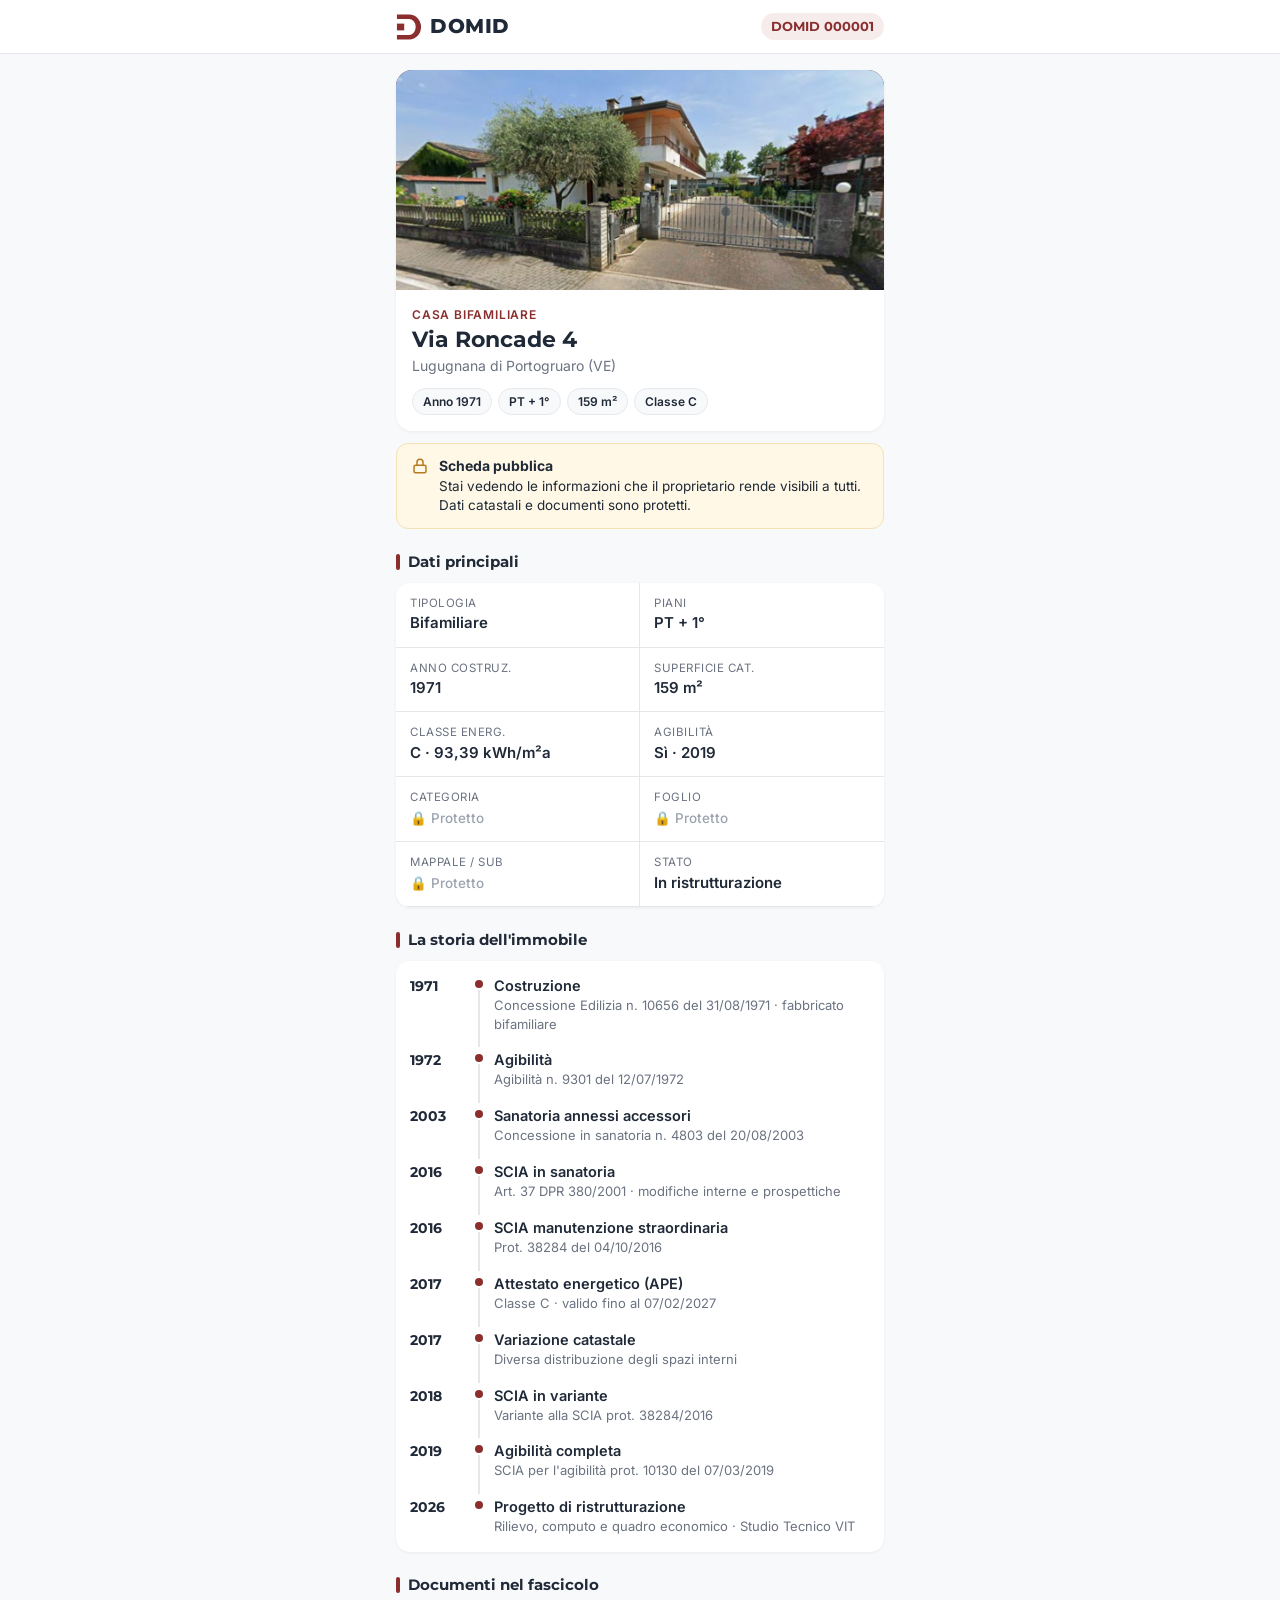
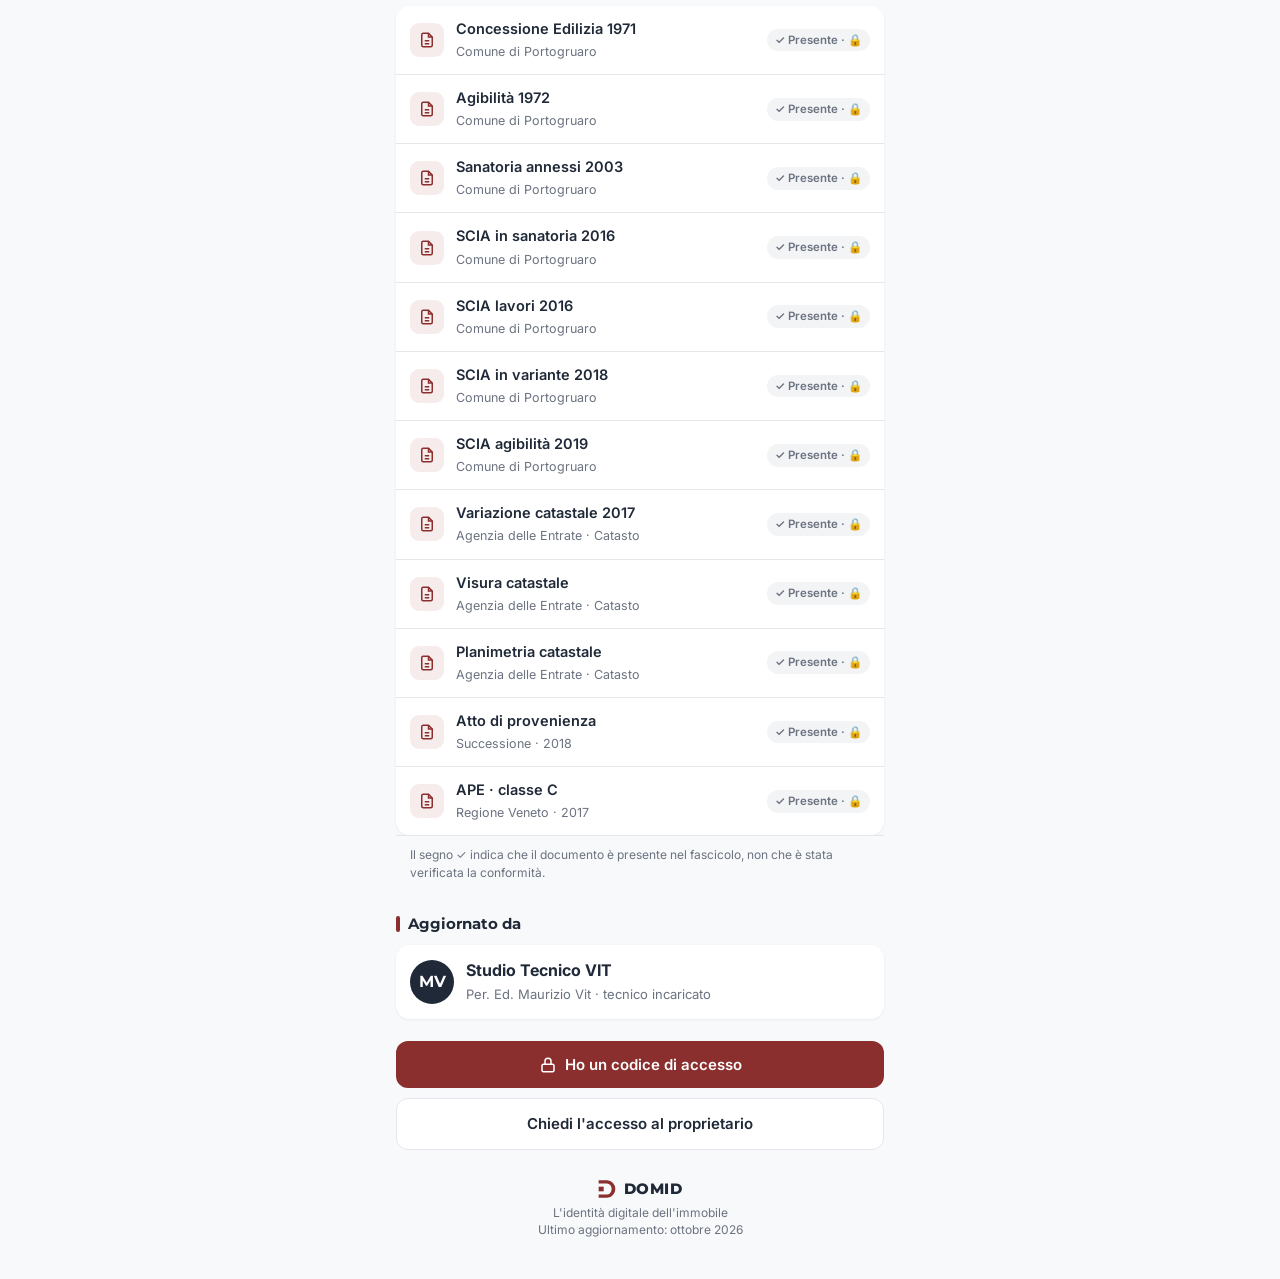
==== commit 5443559f: "DOMID: nuova apertura video, atti di provenienza, planimetrie, notai e banche Co-Authored-By: Claude" ====
--- a/000001/index.html
+++ b/000001/index.html
@@ -237,6 +237,8 @@
     { t: "SCIA agibilità 2019",         s: "Comune di Portogruaro",     vis: "autorizzato", file: "" },
     { t: "Variazione catastale 2017",   s: "Agenzia delle Entrate · Catasto", vis: "autorizzato", file: "" },
     { t: "Visura catastale",            s: "Agenzia delle Entrate · Catasto", vis: "autorizzato", file: "" },
+    { t: "Planimetria catastale",       s: "Agenzia delle Entrate · Catasto", vis: "autorizzato", file: "" },
+    { t: "Atto di provenienza",         s: "Successione · 2018",        vis: "autorizzato", file: "" },
     { t: "APE · classe C",              s: "Regione Veneto · 2017",     vis: "autorizzato", file: "" },
   ],
 
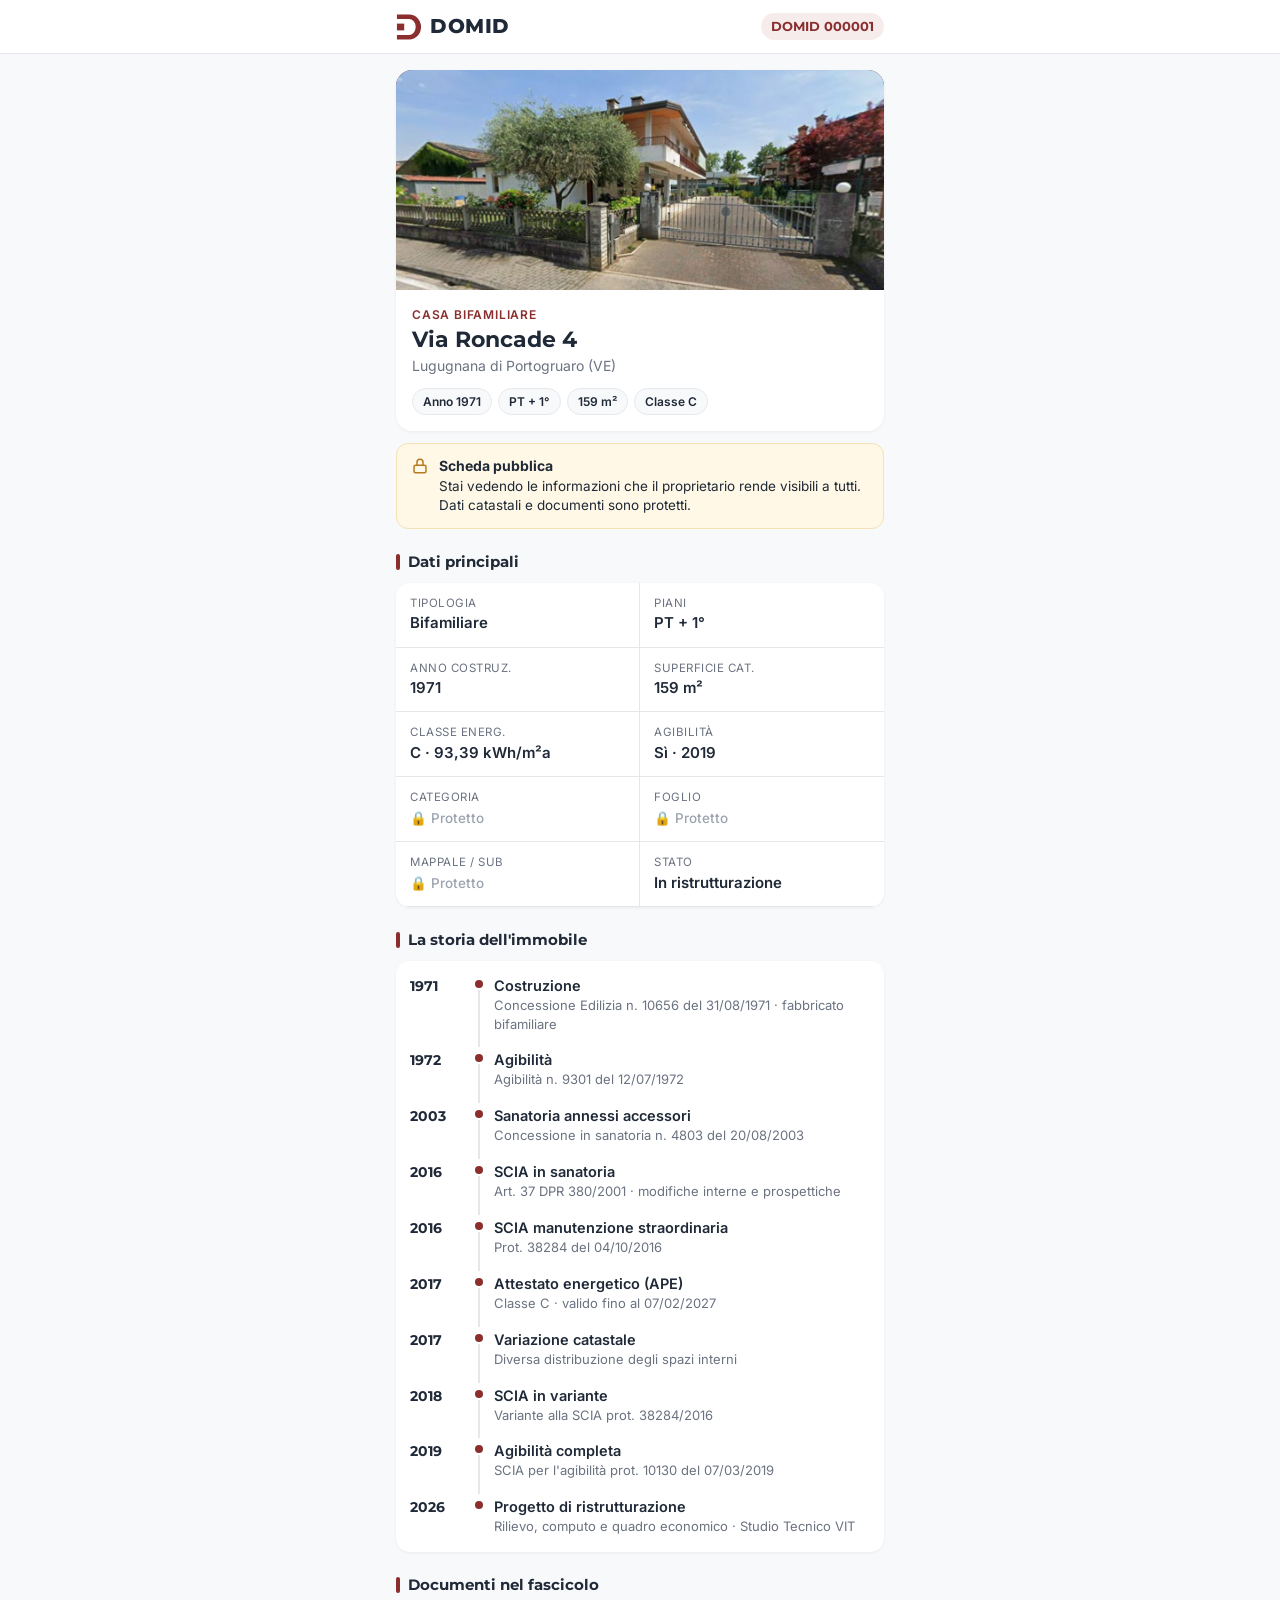
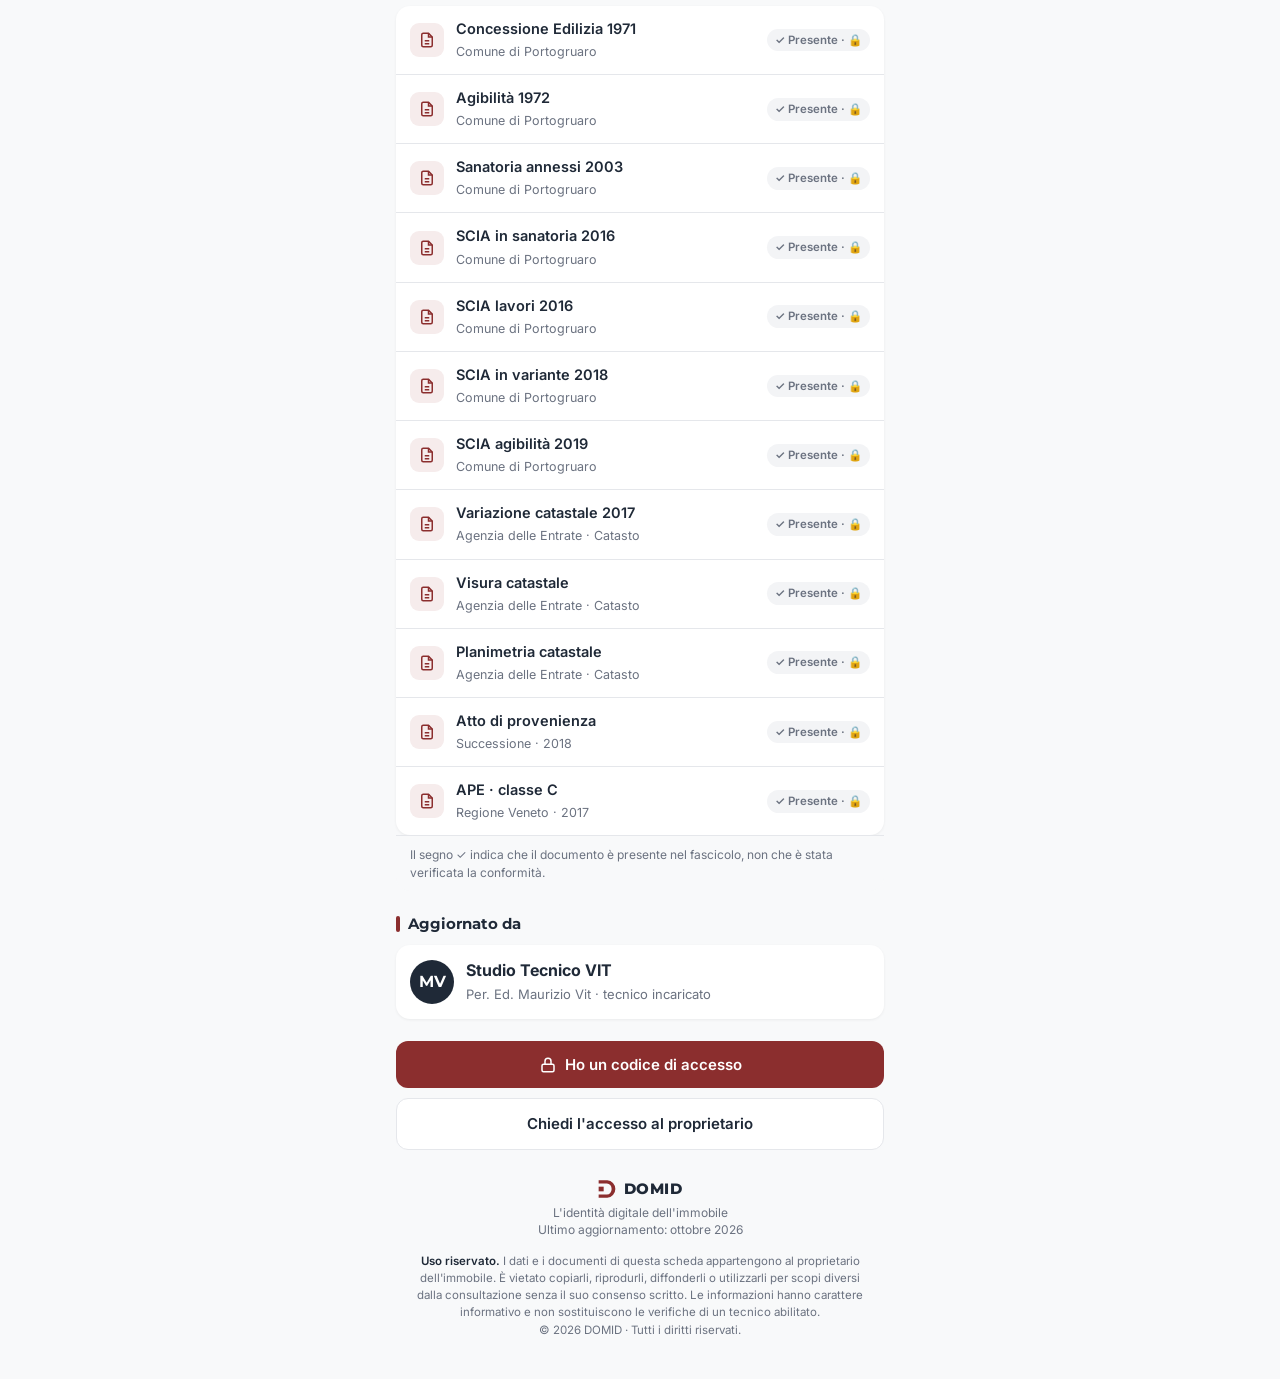
==== commit 59aa874a: "DOMID: avviso di uso riservato dei dati e diritti riservati Co-Authored-By: Claude Opus 5.5 <noreply" ====
--- a/000001/index.html
+++ b/000001/index.html
@@ -101,6 +101,8 @@
   footer{text-align:center;font-size:12px;color:var(--grigio);margin-top:28px}
   footer .brand{justify-content:center;font-size:15px;margin-bottom:4px}
   footer .brand svg{width:18px;height:18px}
+  .legale{margin:14px auto 0;max-width:460px;font-size:11.5px;line-height:1.5;color:var(--grigio);text-align:center}
+  .legale b{color:var(--antracite);font-weight:600}
   .hidden{display:none!important}
 </style>
 </head>
@@ -170,6 +172,7 @@
     <div class="brand"><svg viewBox="-2 -2 100.5 104" aria-hidden="true"><path fill="#8B2E2E" d="M0 0H50A46.5 50 0 0 1 50 100H0V82H48A27 32 0 0 0 48 18H0Z"/><rect fill="#8B2E2E" x="0" y="36.5" width="29" height="27"/></svg>DOMID</div>
     L'identità digitale dell'immobile<br>
     <span id="aggiornato"></span>
+    <p class="legale"><b>Uso riservato.</b> I dati e i documenti di questa scheda appartengono al proprietario dell'immobile. È vietato copiarli, riprodurli, diffonderli o utilizzarli per scopi diversi dalla consultazione senza il suo consenso scritto. Le informazioni hanno carattere informativo e non sostituiscono le verifiche di un tecnico abilitato.<br>© 2026 DOMID · Tutti i diritti riservati.</p>
   </footer>
 </main>
 
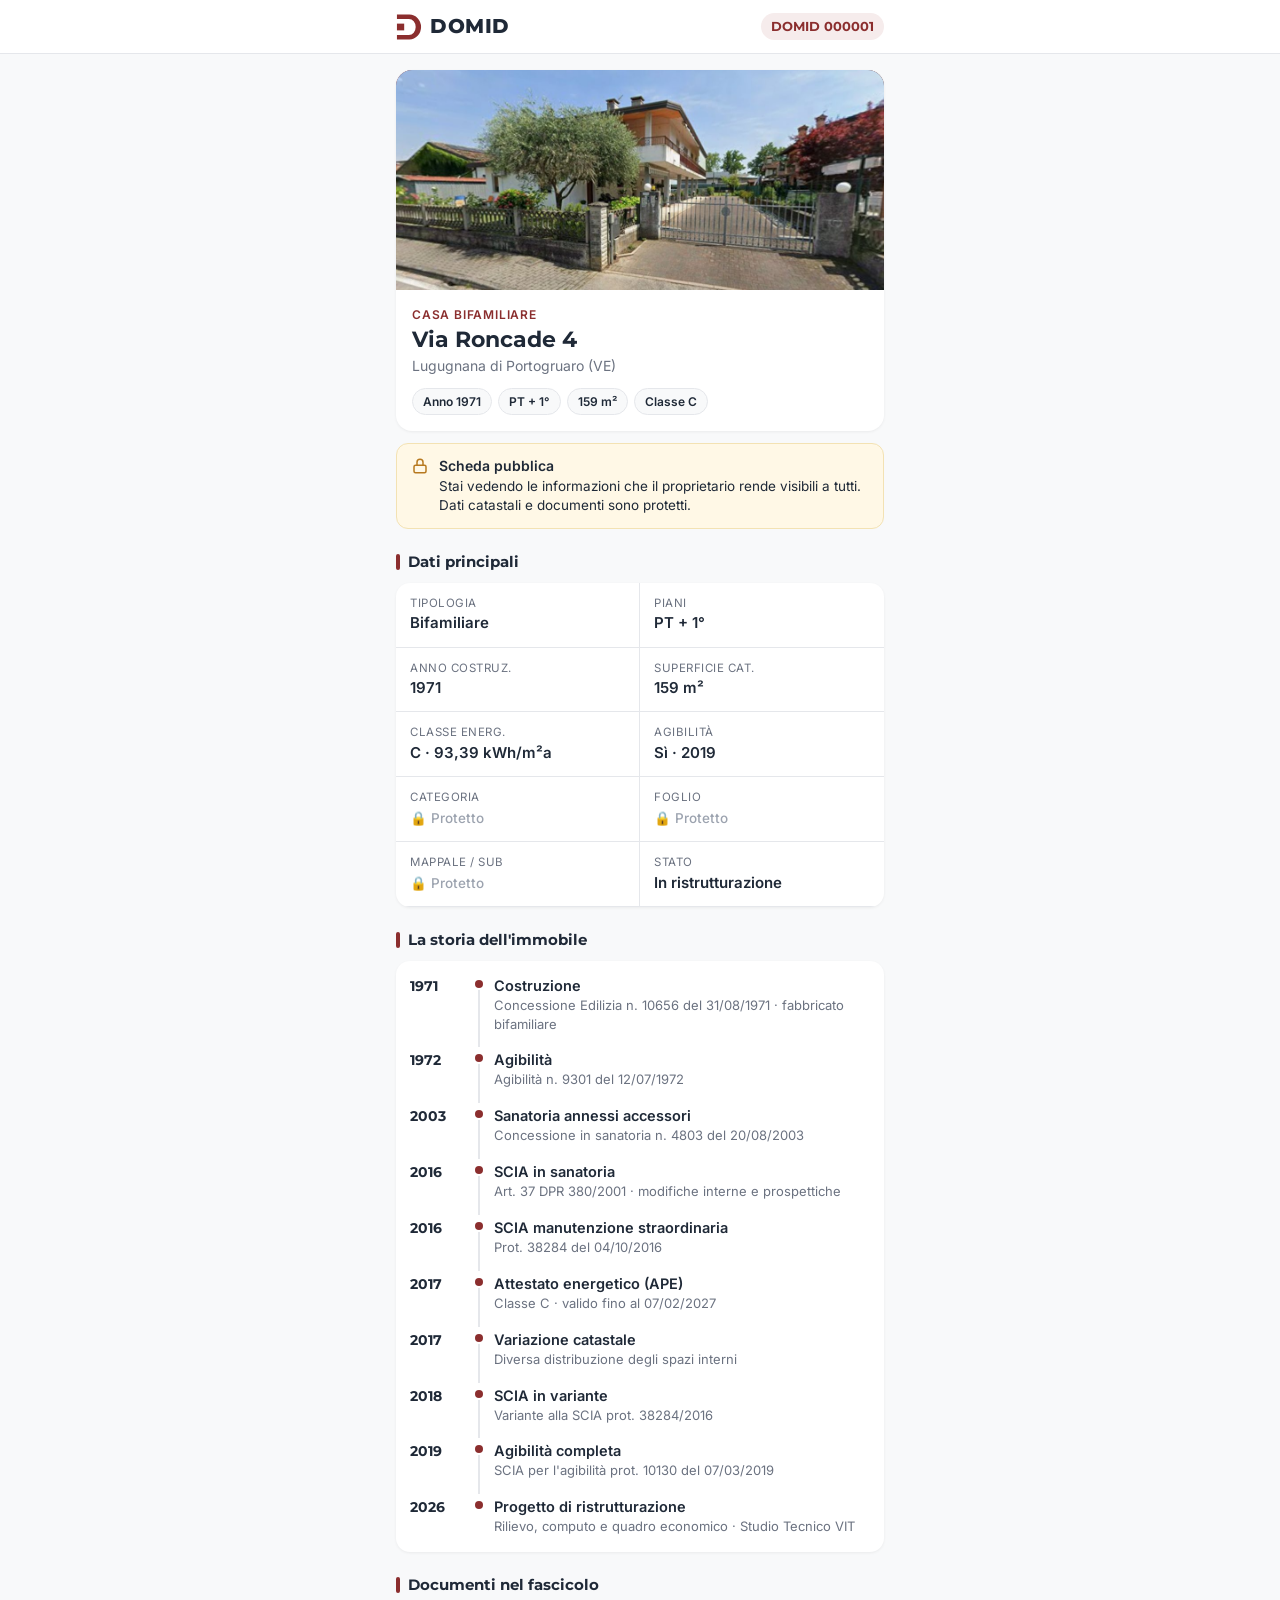
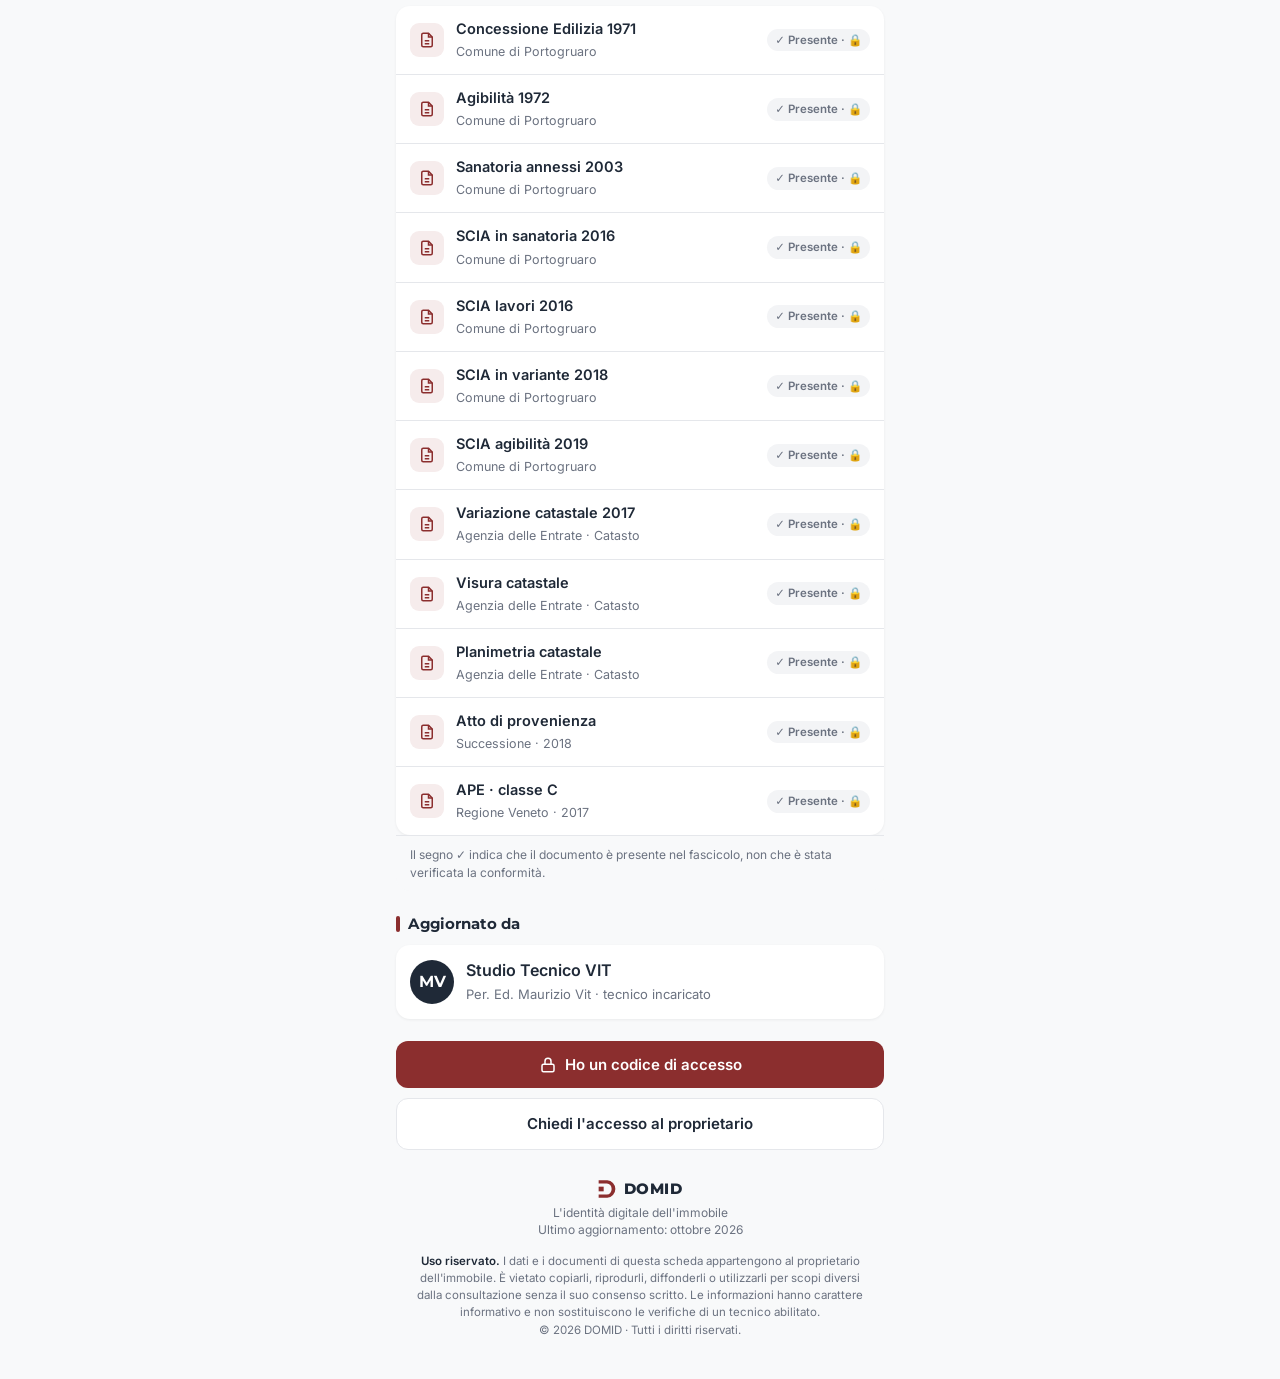
==== commit 85e77695: "DOMID: caratteri ospitati sul sito, rimosso Google Fonts Co-Authored-By: Claude Opus 5.5 <noreply@an" ====
--- a/000001/index.html
+++ b/000001/index.html
@@ -7,8 +7,7 @@
 <meta name="theme-color" content="#8B2E2E">
 <title>DOMID 000001</title>
 <link rel="icon" href="../favicon.svg" type="image/svg+xml">
-<link rel="preconnect" href="https://fonts.googleapis.com">
-<link href="https://fonts.googleapis.com/css2?family=Montserrat:wght@600;700;800&family=Inter:wght@400;500;600&display=swap" rel="stylesheet">
+<link href="../fonts/fonts.css" rel="stylesheet">
 <style>
   :root{
     --bordo:#8B2E2E; --bordo-scuro:#6E2222; --bordo-chiaro:#F6ECEC;
--- a/fonts/fonts.css
+++ b/fonts/fonts.css
@@ -0,0 +1,108 @@
+/* Inter 400 latin-ext */
+@font-face {
+  font-family: 'Inter';
+  font-style: normal;
+  font-weight: 400;
+  font-display: swap;
+  src: url(inter-latin-ext-0.woff2) format('woff2');
+  unicode-range: U+0100-02BA, U+02BD-02C5, U+02C7-02CC, U+02CE-02D7, U+02DD-02FF, U+0304, U+0308, U+0329, U+1D00-1DBF, U+1E00-1E9F, U+1EF2-1EFF, U+2020, U+20A0-20AB, U+20AD-20C4, U+2113, U+2C60-2C7F, U+A720-A7FF;
+}
+/* Inter 400 latin */
+@font-face {
+  font-family: 'Inter';
+  font-style: normal;
+  font-weight: 400;
+  font-display: swap;
+  src: url(inter-latin-1.woff2) format('woff2');
+  unicode-range: U+0000-00FF, U+0131, U+0152-0153, U+02BB-02BC, U+02C6, U+02DA, U+02DC, U+0304, U+0308, U+0329, U+2000-206F, U+20AC, U+2122, U+2191, U+2193, U+2212, U+2215, U+FEFF, U+FFFD;
+}
+/* Inter 500 latin-ext */
+@font-face {
+  font-family: 'Inter';
+  font-style: normal;
+  font-weight: 500;
+  font-display: swap;
+  src: url(inter-latin-ext-0.woff2) format('woff2');
+  unicode-range: U+0100-02BA, U+02BD-02C5, U+02C7-02CC, U+02CE-02D7, U+02DD-02FF, U+0304, U+0308, U+0329, U+1D00-1DBF, U+1E00-1E9F, U+1EF2-1EFF, U+2020, U+20A0-20AB, U+20AD-20C4, U+2113, U+2C60-2C7F, U+A720-A7FF;
+}
+/* Inter 500 latin */
+@font-face {
+  font-family: 'Inter';
+  font-style: normal;
+  font-weight: 500;
+  font-display: swap;
+  src: url(inter-latin-1.woff2) format('woff2');
+  unicode-range: U+0000-00FF, U+0131, U+0152-0153, U+02BB-02BC, U+02C6, U+02DA, U+02DC, U+0304, U+0308, U+0329, U+2000-206F, U+20AC, U+2122, U+2191, U+2193, U+2212, U+2215, U+FEFF, U+FFFD;
+}
+/* Inter 600 latin-ext */
+@font-face {
+  font-family: 'Inter';
+  font-style: normal;
+  font-weight: 600;
+  font-display: swap;
+  src: url(inter-latin-ext-0.woff2) format('woff2');
+  unicode-range: U+0100-02BA, U+02BD-02C5, U+02C7-02CC, U+02CE-02D7, U+02DD-02FF, U+0304, U+0308, U+0329, U+1D00-1DBF, U+1E00-1E9F, U+1EF2-1EFF, U+2020, U+20A0-20AB, U+20AD-20C4, U+2113, U+2C60-2C7F, U+A720-A7FF;
+}
+/* Inter 600 latin */
+@font-face {
+  font-family: 'Inter';
+  font-style: normal;
+  font-weight: 600;
+  font-display: swap;
+  src: url(inter-latin-1.woff2) format('woff2');
+  unicode-range: U+0000-00FF, U+0131, U+0152-0153, U+02BB-02BC, U+02C6, U+02DA, U+02DC, U+0304, U+0308, U+0329, U+2000-206F, U+20AC, U+2122, U+2191, U+2193, U+2212, U+2215, U+FEFF, U+FFFD;
+}
+/* Montserrat 600 latin-ext */
+@font-face {
+  font-family: 'Montserrat';
+  font-style: normal;
+  font-weight: 600;
+  font-display: swap;
+  src: url(montserrat-latin-ext-2.woff2) format('woff2');
+  unicode-range: U+0100-02BA, U+02BD-02C5, U+02C7-02CC, U+02CE-02D7, U+02DD-02FF, U+0304, U+0308, U+0329, U+1D00-1DBF, U+1E00-1E9F, U+1EF2-1EFF, U+2020, U+20A0-20AB, U+20AD-20C4, U+2113, U+2C60-2C7F, U+A720-A7FF;
+}
+/* Montserrat 600 latin */
+@font-face {
+  font-family: 'Montserrat';
+  font-style: normal;
+  font-weight: 600;
+  font-display: swap;
+  src: url(montserrat-latin-3.woff2) format('woff2');
+  unicode-range: U+0000-00FF, U+0131, U+0152-0153, U+02BB-02BC, U+02C6, U+02DA, U+02DC, U+0304, U+0308, U+0329, U+2000-206F, U+20AC, U+2122, U+2191, U+2193, U+2212, U+2215, U+FEFF, U+FFFD;
+}
+/* Montserrat 700 latin-ext */
+@font-face {
+  font-family: 'Montserrat';
+  font-style: normal;
+  font-weight: 700;
+  font-display: swap;
+  src: url(montserrat-latin-ext-2.woff2) format('woff2');
+  unicode-range: U+0100-02BA, U+02BD-02C5, U+02C7-02CC, U+02CE-02D7, U+02DD-02FF, U+0304, U+0308, U+0329, U+1D00-1DBF, U+1E00-1E9F, U+1EF2-1EFF, U+2020, U+20A0-20AB, U+20AD-20C4, U+2113, U+2C60-2C7F, U+A720-A7FF;
+}
+/* Montserrat 700 latin */
+@font-face {
+  font-family: 'Montserrat';
+  font-style: normal;
+  font-weight: 700;
+  font-display: swap;
+  src: url(montserrat-latin-3.woff2) format('woff2');
+  unicode-range: U+0000-00FF, U+0131, U+0152-0153, U+02BB-02BC, U+02C6, U+02DA, U+02DC, U+0304, U+0308, U+0329, U+2000-206F, U+20AC, U+2122, U+2191, U+2193, U+2212, U+2215, U+FEFF, U+FFFD;
+}
+/* Montserrat 800 latin-ext */
+@font-face {
+  font-family: 'Montserrat';
+  font-style: normal;
+  font-weight: 800;
+  font-display: swap;
+  src: url(montserrat-latin-ext-2.woff2) format('woff2');
+  unicode-range: U+0100-02BA, U+02BD-02C5, U+02C7-02CC, U+02CE-02D7, U+02DD-02FF, U+0304, U+0308, U+0329, U+1D00-1DBF, U+1E00-1E9F, U+1EF2-1EFF, U+2020, U+20A0-20AB, U+20AD-20C4, U+2113, U+2C60-2C7F, U+A720-A7FF;
+}
+/* Montserrat 800 latin */
+@font-face {
+  font-family: 'Montserrat';
+  font-style: normal;
+  font-weight: 800;
+  font-display: swap;
+  src: url(montserrat-latin-3.woff2) format('woff2');
+  unicode-range: U+0000-00FF, U+0131, U+0152-0153, U+02BB-02BC, U+02C6, U+02DA, U+02DC, U+0304, U+0308, U+0329, U+2000-206F, U+20AC, U+2122, U+2191, U+2193, U+2212, U+2215, U+FEFF, U+FFFD;
+}
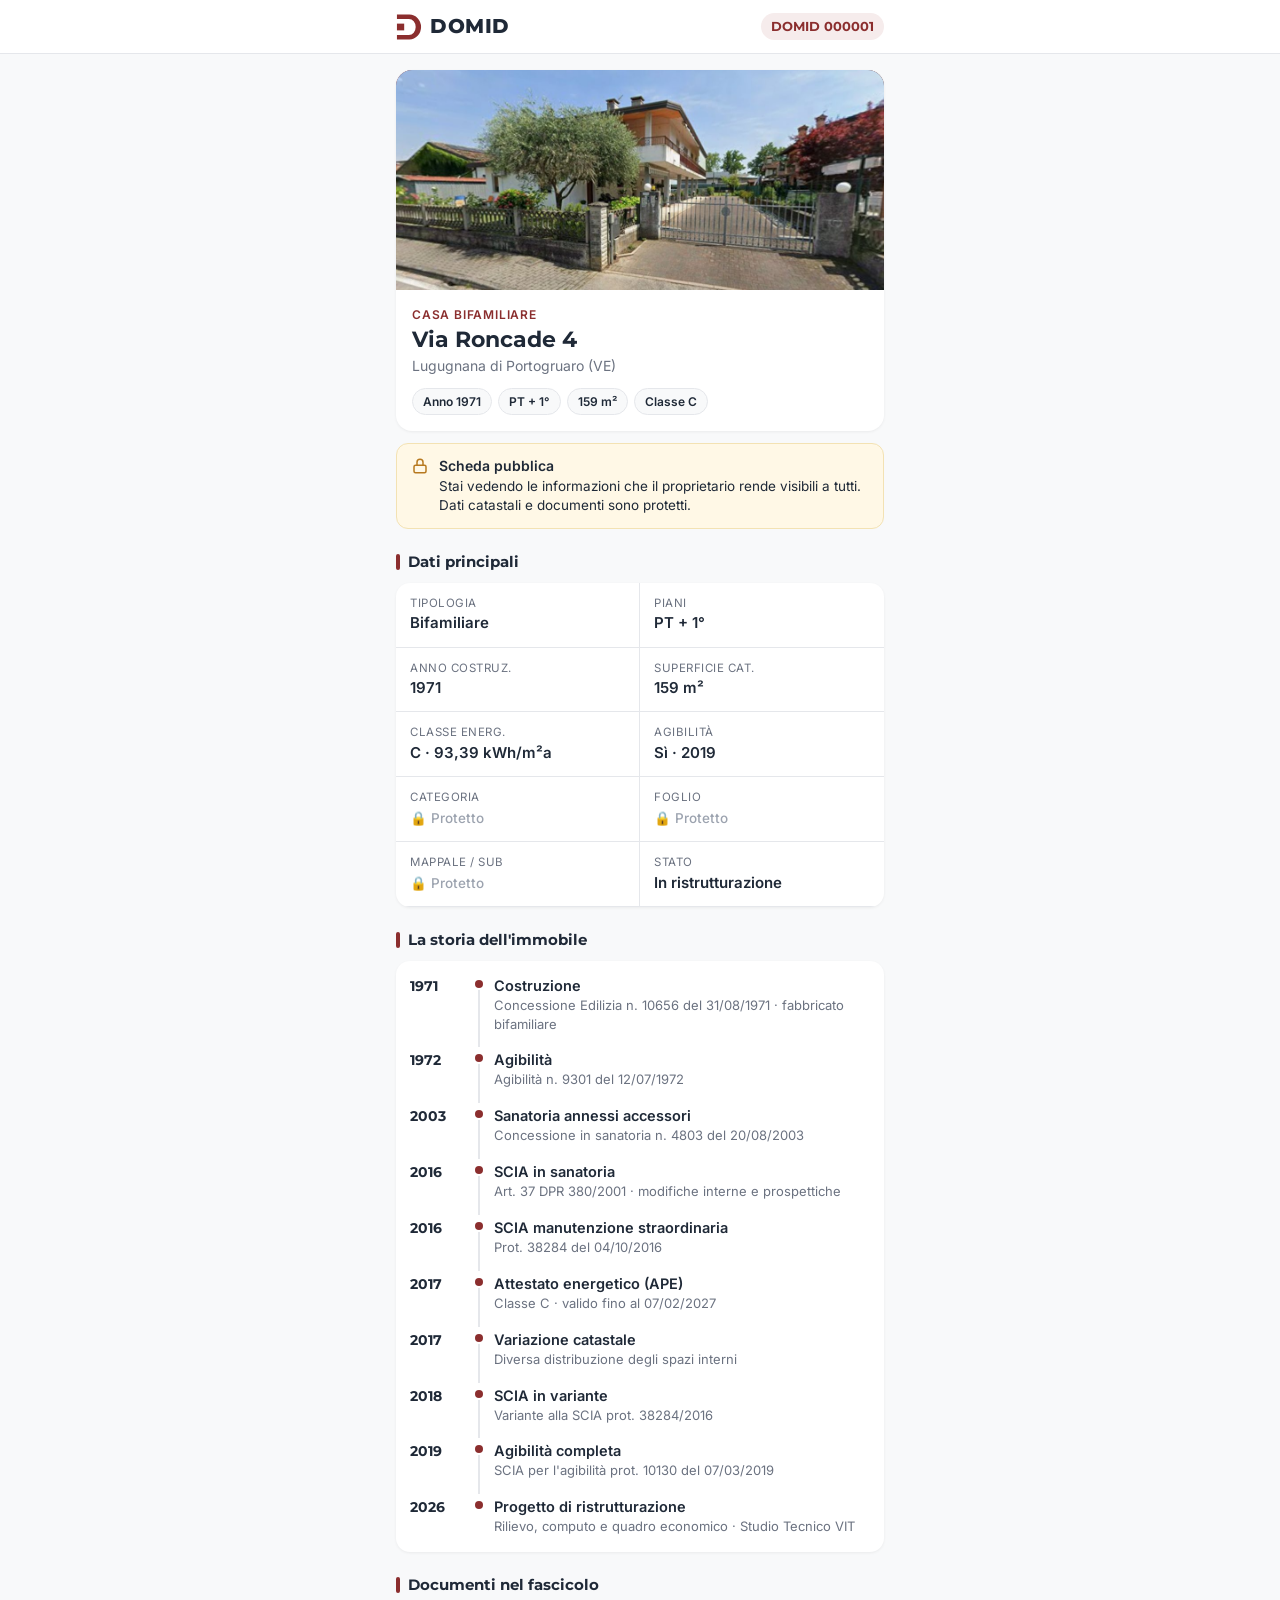
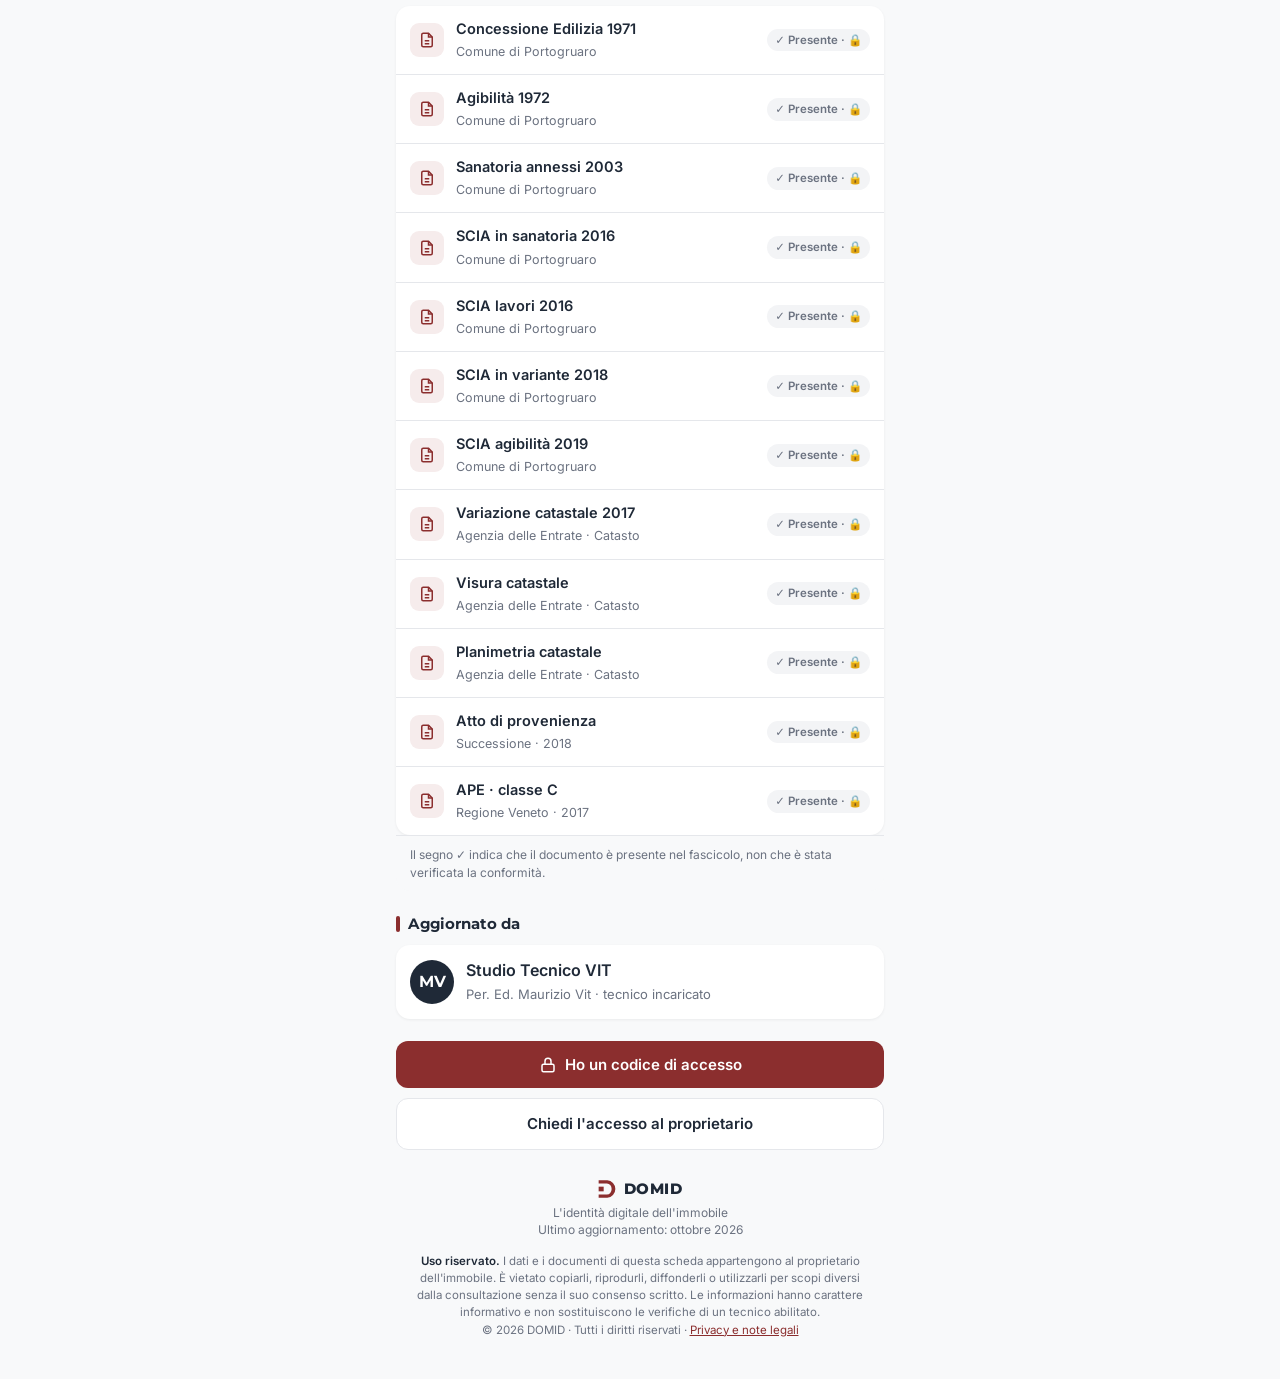
==== commit 1531a4d2: "DOMID: pagina privacy e note legali con P.IVA, link nei piedi pagina Co-Authored-By: Claude Opus 5.5" ====
--- a/000001/index.html
+++ b/000001/index.html
@@ -171,7 +171,7 @@
     <div class="brand"><svg viewBox="-2 -2 100.5 104" aria-hidden="true"><path fill="#8B2E2E" d="M0 0H50A46.5 50 0 0 1 50 100H0V82H48A27 32 0 0 0 48 18H0Z"/><rect fill="#8B2E2E" x="0" y="36.5" width="29" height="27"/></svg>DOMID</div>
     L'identità digitale dell'immobile<br>
     <span id="aggiornato"></span>
-    <p class="legale"><b>Uso riservato.</b> I dati e i documenti di questa scheda appartengono al proprietario dell'immobile. È vietato copiarli, riprodurli, diffonderli o utilizzarli per scopi diversi dalla consultazione senza il suo consenso scritto. Le informazioni hanno carattere informativo e non sostituiscono le verifiche di un tecnico abilitato.<br>© 2026 DOMID · Tutti i diritti riservati.</p>
+    <p class="legale"><b>Uso riservato.</b> I dati e i documenti di questa scheda appartengono al proprietario dell'immobile. È vietato copiarli, riprodurli, diffonderli o utilizzarli per scopi diversi dalla consultazione senza il suo consenso scritto. Le informazioni hanno carattere informativo e non sostituiscono le verifiche di un tecnico abilitato.<br>© 2026 DOMID · Tutti i diritti riservati · <a href="../privacy.html" style="color:var(--bordo)">Privacy e note legali</a></p>
   </footer>
 </main>
 
